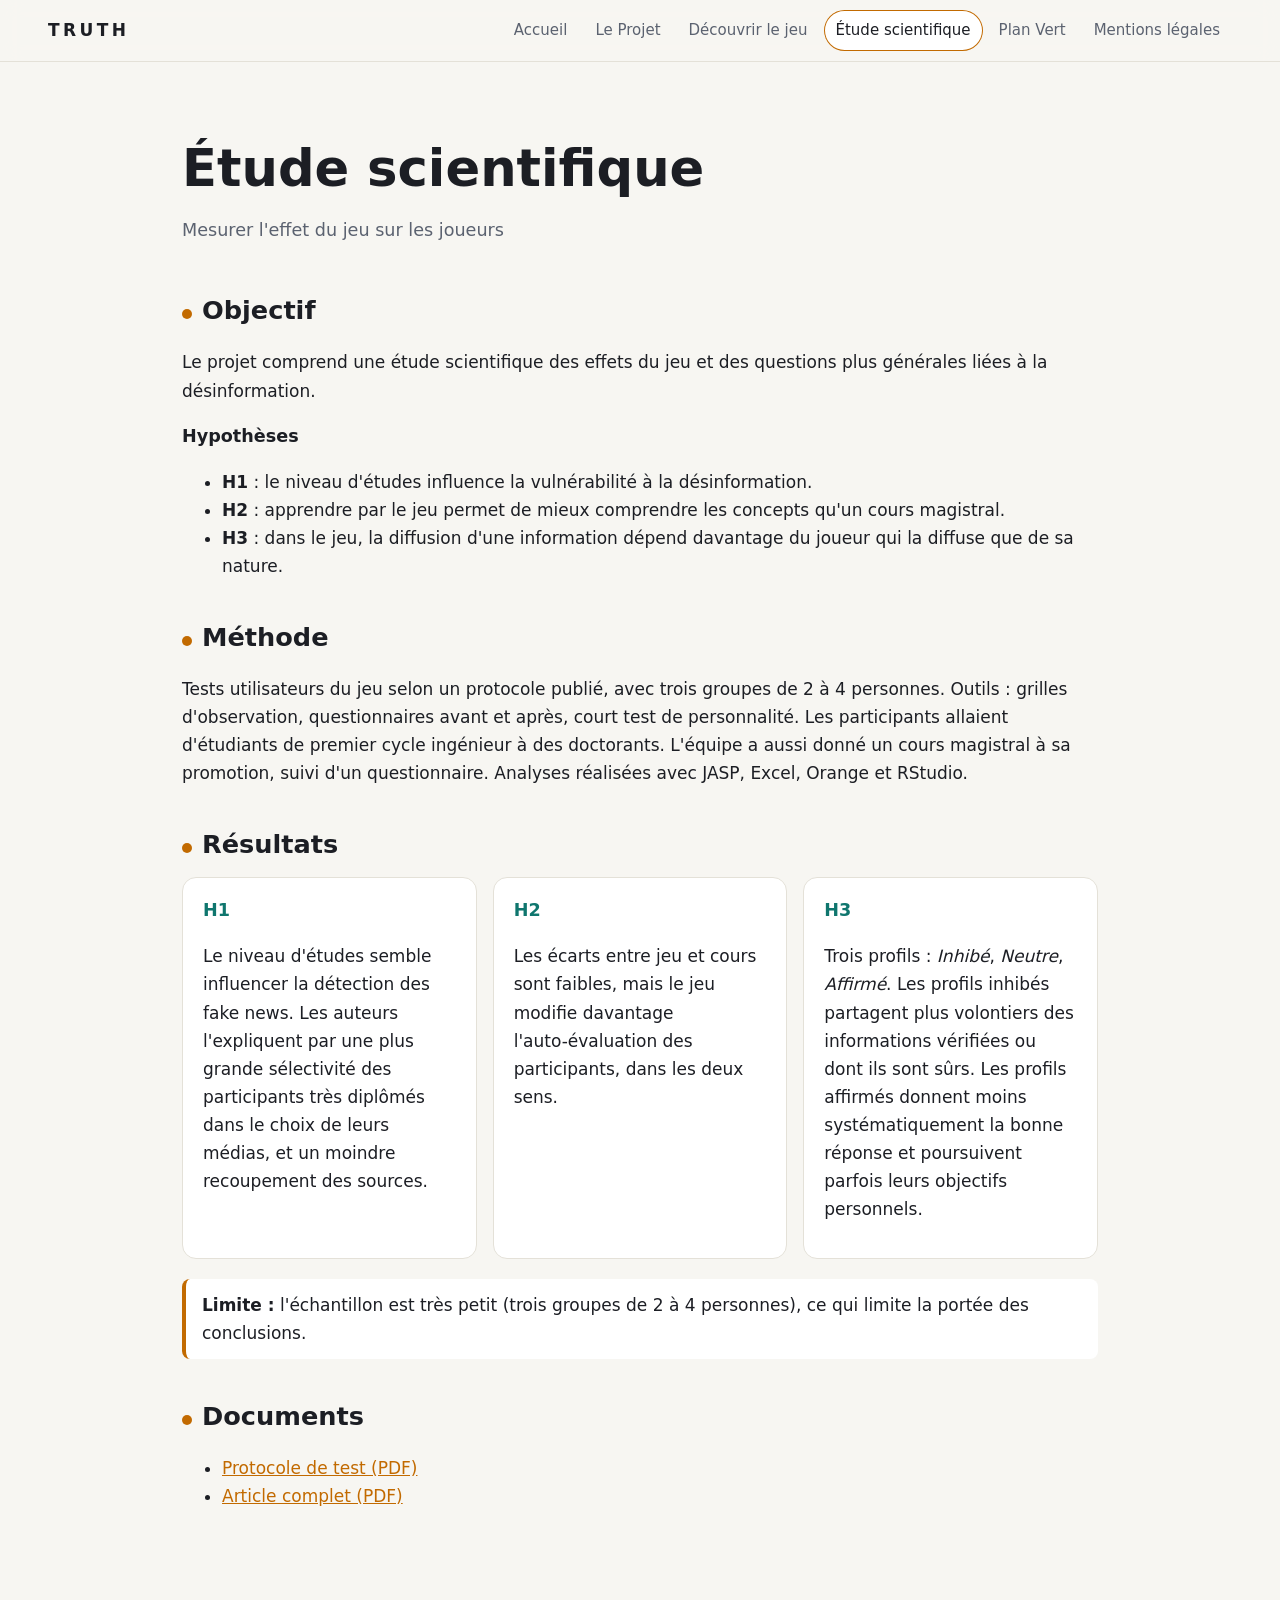
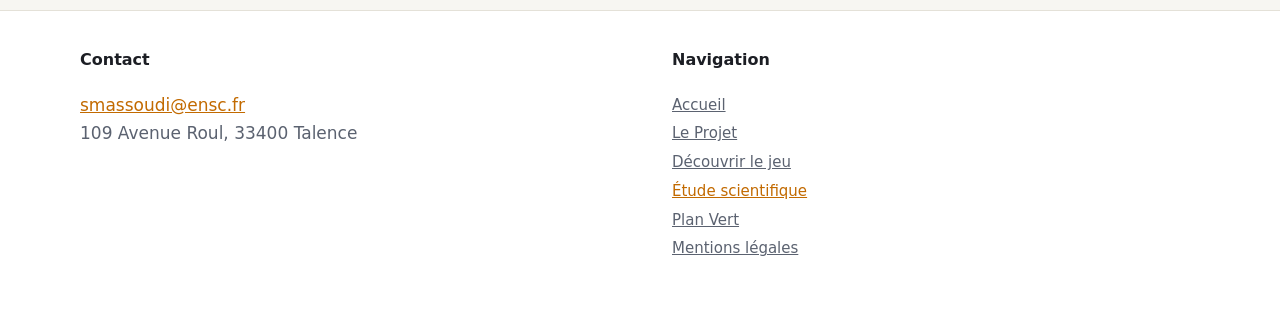
==== etude-scientifique.html @ 5a1cc6e9 "Add files via upload" ====
<!DOCTYPE html>
<html lang="fr">
<head>
<meta charset="utf-8">
<meta name="viewport" content="width=device-width, initial-scale=1">
<title>Étude scientifique | TRUTH</title>
<meta name="description" content="TRUTH : jeu de cartes sérieux contre la désinformation, projet transdisciplinaire ENSC.">
<link rel="stylesheet" href="style.css">
</head>
<body>
<a class="skip" href="#main">Aller au contenu</a>
<header class="site-header">
  <a class="brand" href="index.html"><img class="" src="assets/logo.png" data-fallback="https://static.wixstatic.com/media/da4901_5d538d2b466b424b8239852984273c10~mv2.png" alt="Logo TRUTH" loading="lazy"><span>TRUTH</span></a>
  <button class="burger" aria-label="Menu" aria-expanded="false" aria-controls="nav">☰</button>
  <nav id="nav" aria-label="Navigation principale"><a href="index.html">Accueil</a><a href="le-projet.html">Le Projet</a><a href="regle-du-jeu.html">Découvrir le jeu</a><a href="etude-scientifique.html" aria-current="page">Étude scientifique</a><a href="plan-vert.html">Plan Vert</a><a href="mentions-legales.html">Mentions légales</a></nav>
</header>

<main id="main">
<section class="page-title"><h1>Étude scientifique</h1><p>Mesurer l'effet du jeu sur les joueurs</p></section>
<section class="block"><h2>Objectif</h2>
<p>Le projet comprend une étude scientifique des effets du jeu et des questions plus générales liées à la désinformation.</p>
<h3>Hypothèses</h3>
<ul><li><strong>H1</strong> : le niveau d'études influence la vulnérabilité à la désinformation.</li>
<li><strong>H2</strong> : apprendre par le jeu permet de mieux comprendre les concepts qu'un cours magistral.</li>
<li><strong>H3</strong> : dans le jeu, la diffusion d'une information dépend davantage du joueur qui la diffuse que de sa nature.</li></ul></section>

<section class="block"><h2>Méthode</h2>
<p>Tests utilisateurs du jeu selon un protocole publié, avec trois groupes de 2 à 4 personnes. Outils : grilles
d'observation, questionnaires avant et après, court test de personnalité. Les participants allaient d'étudiants de
premier cycle ingénieur à des doctorants. L'équipe a aussi donné un cours magistral à sa promotion, suivi d'un
questionnaire. Analyses réalisées avec JASP, Excel, Orange et RStudio.</p></section>

<section class="block"><h2>Résultats</h2>
<div class="cards">
<article><h3>H1</h3><p>Le niveau d'études semble influencer la détection des fake news. Les auteurs l'expliquent par une plus grande
sélectivité des participants très diplômés dans le choix de leurs médias, et un moindre recoupement des sources.</p></article>
<article><h3>H2</h3><p>Les écarts entre jeu et cours sont faibles, mais le jeu modifie davantage l'auto-évaluation des participants,
dans les deux sens.</p></article>
<article><h3>H3</h3><p>Trois profils : <em>Inhibé</em>, <em>Neutre</em>, <em>Affirmé</em>. Les profils inhibés partagent plus volontiers
des informations vérifiées ou dont ils sont sûrs. Les profils affirmés donnent moins systématiquement la bonne réponse
et poursuivent parfois leurs objectifs personnels.</p></article></div>
<p class="note"><strong>Limite :</strong> l'échantillon est très petit (trois groupes de 2 à 4 personnes), ce qui limite la
portée des conclusions.</p></section>

<section class="block"><h2>Documents</h2>
<ul><li><a href="https://9365a65f-ff0d-4e3f-92d9-190840668cd7.filesusr.com/ugd/da4901_f97761062fd44d2bade27a2fd2b10b35.pdf" target="_blank" rel="noopener">Protocole de test (PDF)</a></li>
<li><a href="https://9365a65f-ff0d-4e3f-92d9-190840668cd7.filesusr.com/ugd/da4901_beaca6c614a449d7b70edaa3794aeec6.pdf" target="_blank" rel="noopener">Article complet (PDF)</a></li></ul></section>

</main>
<footer class="site-footer">
  <div><img class="" src="assets/logo-pied.png" data-fallback="https://static.wixstatic.com/media/da4901_9cbdce36f55e4c5288f49362bb396e1c~mv2.png" alt="Logo TRUTH" loading="lazy"></div>
  <div>
    <h2>Contact</h2>
    <p><a href="mailto:smassoudi@ensc.fr">smassoudi@ensc.fr</a><br>109 Avenue Roul, 33400 Talence</p>
  </div>
  <div>
    <h2>Navigation</h2>
    <p class="foot-links"><a href="index.html">Accueil</a><a href="le-projet.html">Le Projet</a><a href="regle-du-jeu.html">Découvrir le jeu</a><a href="etude-scientifique.html" aria-current="page">Étude scientifique</a><a href="plan-vert.html">Plan Vert</a><a href="mentions-legales.html">Mentions légales</a></p>
  </div>
</footer>
<script src="script.js"></script>
</body>
</html>
---- style.css ----
:root{
  --bg:#0f1115; --surface:#181b22; --text:#e8eaf0; --muted:#9aa3b2;
  --accent:#ffb020; --accent-2:#5eead4; --border:#272b35; --radius:14px;
}
@media (prefers-color-scheme: light){
  :root{--bg:#f7f6f2; --surface:#fff; --text:#1c1e24; --muted:#5b6270; --accent:#c26a00; --accent-2:#0f766e; --border:#e4e1d8}
}
*{box-sizing:border-box}
html{scroll-behavior:smooth}
body{margin:0;background:var(--bg);color:var(--text);font:17px/1.65 system-ui,-apple-system,"Segoe UI",Roboto,sans-serif}
img{max-width:100%;display:block}
a{color:var(--accent)}
a:hover{text-decoration:none}
.skip{position:absolute;left:-999px}
.skip:focus{left:12px;top:12px;background:var(--accent);color:#000;padding:8px 12px;border-radius:8px;z-index:20}

.site-header{position:sticky;top:0;z-index:10;display:flex;align-items:center;justify-content:space-between;gap:16px;
  padding:10px clamp(16px,4vw,48px);background:color-mix(in srgb,var(--bg) 88%,transparent);backdrop-filter:blur(10px);border-bottom:1px solid var(--border)}
.brand{display:flex;align-items:center;gap:10px;text-decoration:none;color:var(--text);font-weight:800;letter-spacing:.2em}
.brand img{height:38px;width:auto}
nav{display:flex;gap:4px;flex-wrap:wrap}
nav a{color:var(--muted);text-decoration:none;padding:8px 12px;border-radius:999px;font-size:15px}
nav a:hover,nav a[aria-current]{color:var(--text);background:var(--surface)}
nav a[aria-current]{box-shadow:inset 0 0 0 1px var(--accent)}
.burger{display:none;background:none;border:1px solid var(--border);color:var(--text);font-size:20px;border-radius:10px;padding:4px 12px;cursor:pointer}

.hero{position:relative;min-height:56vh;display:grid;place-items:center;overflow:hidden;text-align:center}
.hero-img{position:absolute;inset:0;width:100%;height:100%;object-fit:cover;opacity:.45}
.hero::after{content:"";position:absolute;inset:0;background:linear-gradient(transparent 40%,var(--bg))}
.hero-text{position:relative;z-index:1;padding:48px 20px}
.hero h1{font-size:clamp(3rem,10vw,6.5rem);letter-spacing:.25em;margin:0;line-height:1}
.hero p{font-size:1.2rem;color:var(--text);max-width:34ch;margin:16px auto 24px}

main{max-width:980px;margin:0 auto;padding:24px clamp(16px,4vw,32px) 64px}
.page-title{padding:40px 0 8px}
.page-title h1{font-size:clamp(2rem,5vw,3.2rem);margin:0}
.page-title p{color:var(--muted);margin:6px 0 0;font-size:1.1rem}
.block{margin:36px 0}
h2{font-size:1.6rem;margin:0 0 12px}
h2::before{content:"";display:inline-block;width:10px;height:10px;background:var(--accent);border-radius:50%;margin-right:10px}
h3{margin:0 0 6px;font-size:1.1rem}
.split{display:grid;grid-template-columns:1.2fr 1fr;gap:32px;align-items:center}
.rounded{border-radius:var(--radius);border:1px solid var(--border);width:100%;height:auto}
.btn{display:inline-block;background:var(--accent);color:#111;text-decoration:none;font-weight:700;padding:11px 22px;border-radius:999px;transition:transform .15s}
.btn:hover{transform:translateY(-2px)}
.btn.ghost{background:none;color:var(--accent);box-shadow:inset 0 0 0 2px var(--accent)}

.team{display:grid;grid-template-columns:repeat(auto-fit,minmax(160px,1fr));gap:20px;margin-top:20px}
.member{margin:0;text-align:center}
.avatar{width:140px;height:140px;border-radius:50%;object-fit:cover;margin:0 auto 10px;border:2px solid var(--accent)}
.member.noimg::before{content:attr(data-initials);display:grid;place-items:center;width:140px;height:140px;margin:0 auto 10px;border-radius:50%;
  background:var(--surface);border:2px solid var(--accent);font-weight:800;font-size:2rem;color:var(--accent)}
.member.noimg .avatar{display:none}
figcaption{font-weight:600}

.cards{display:grid;grid-template-columns:repeat(auto-fit,minmax(240px,1fr));gap:16px}
.cards article,.steps li{background:var(--surface);border:1px solid var(--border);border-radius:var(--radius);padding:18px 20px}
.cards h3{color:var(--accent-2)}
.steps{list-style:none;padding:0;display:grid;gap:14px;counter-reset:s}
.steps li{counter-increment:s;position:relative;padding-left:64px}
.steps li::before{content:counter(s);position:absolute;left:18px;top:16px;width:32px;height:32px;border-radius:50%;background:var(--accent);color:#111;display:grid;place-items:center;font-weight:800}
.cols{columns:2;gap:32px}
.note{background:var(--surface);border-left:4px solid var(--accent);padding:12px 16px;border-radius:8px;margin-top:20px}

.site-footer{display:grid;grid-template-columns:auto 1fr 1fr;gap:32px;padding:36px clamp(16px,4vw,48px);border-top:1px solid var(--border);background:var(--surface);color:var(--muted)}
.site-footer img{height:64px;width:auto}
.site-footer h2{font-size:1rem;color:var(--text)}
.site-footer h2::before{display:none}
.foot-links{display:flex;flex-direction:column}
.foot-links a{padding:2px 0;font-size:15px;background:none;color:var(--muted)}
.foot-links a[aria-current]{box-shadow:none;color:var(--accent)}

@media (max-width:760px){
  .burger{display:block}
  nav{display:none;position:absolute;top:100%;left:0;right:0;flex-direction:column;background:var(--bg);padding:12px 16px;border-bottom:1px solid var(--border)}
  nav.open{display:flex}
  .split{grid-template-columns:1fr}
  .cols{columns:1}
  .site-footer{grid-template-columns:1fr}
}
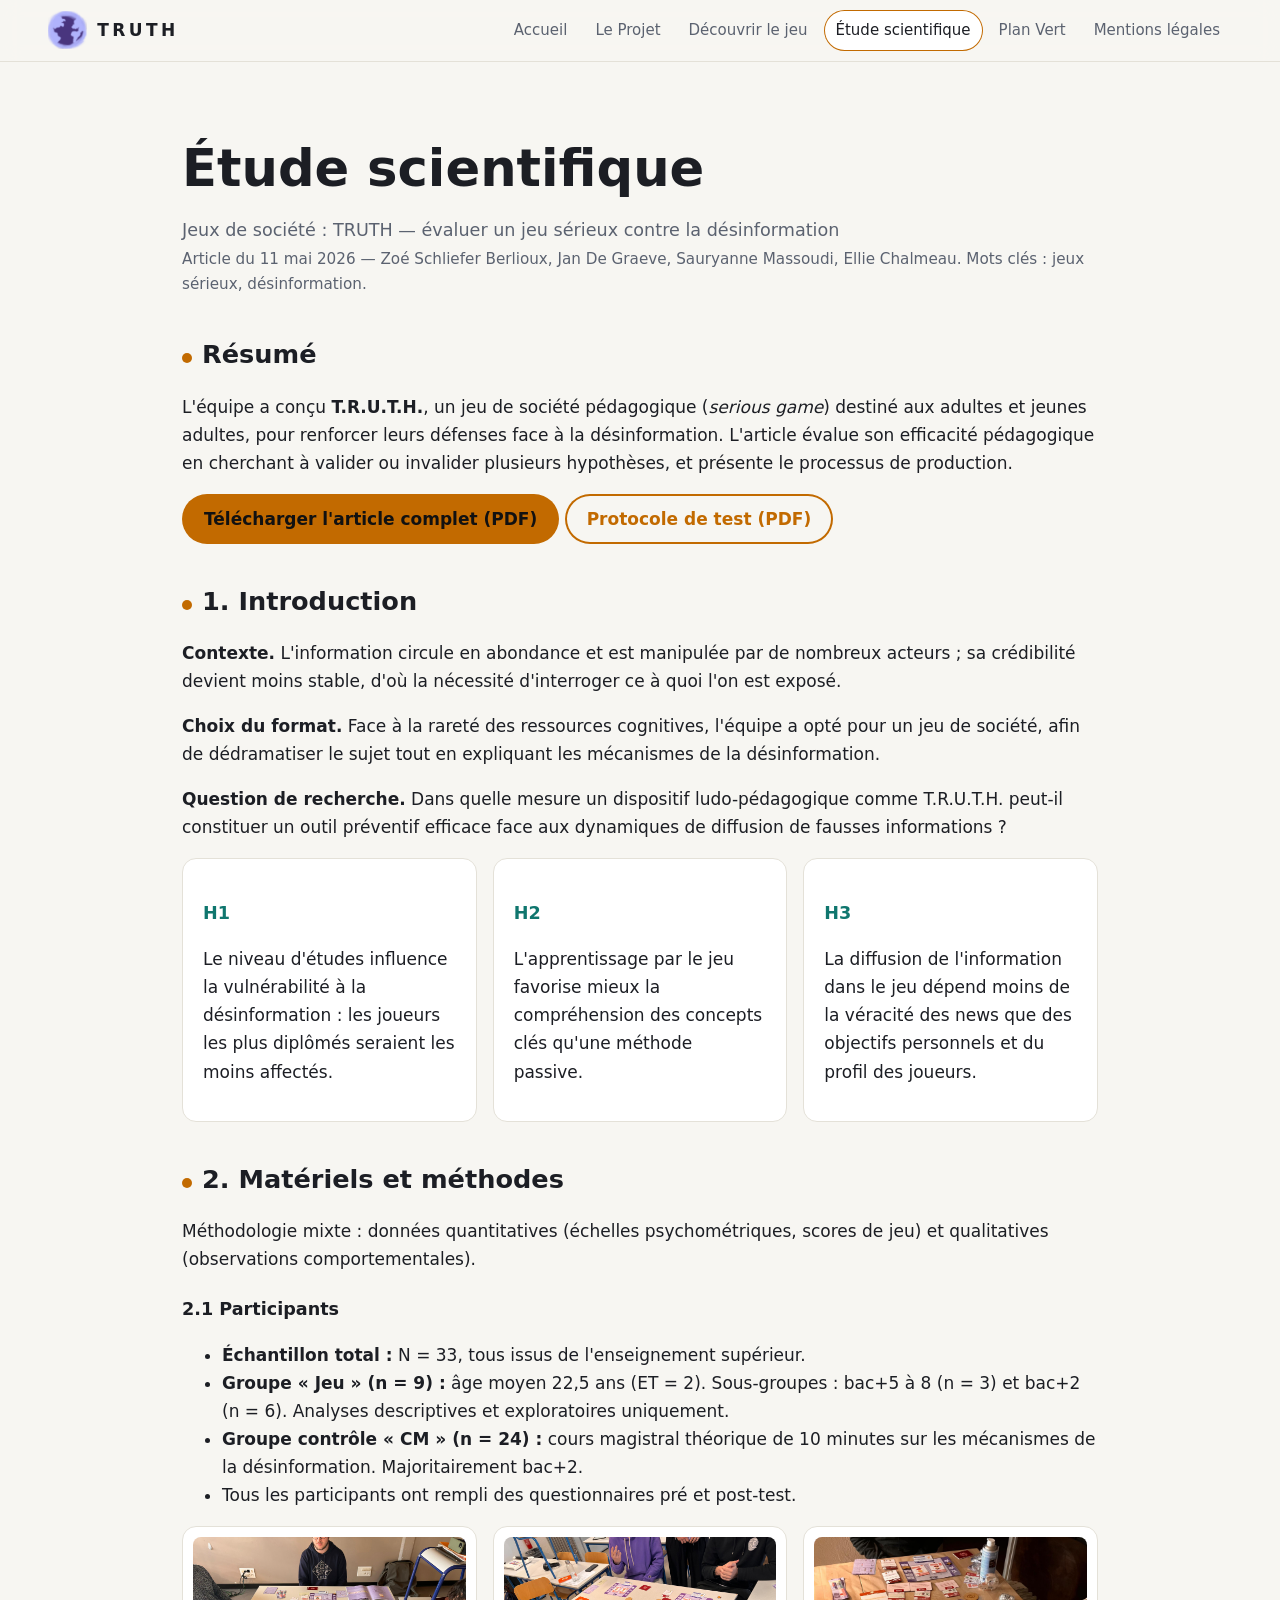
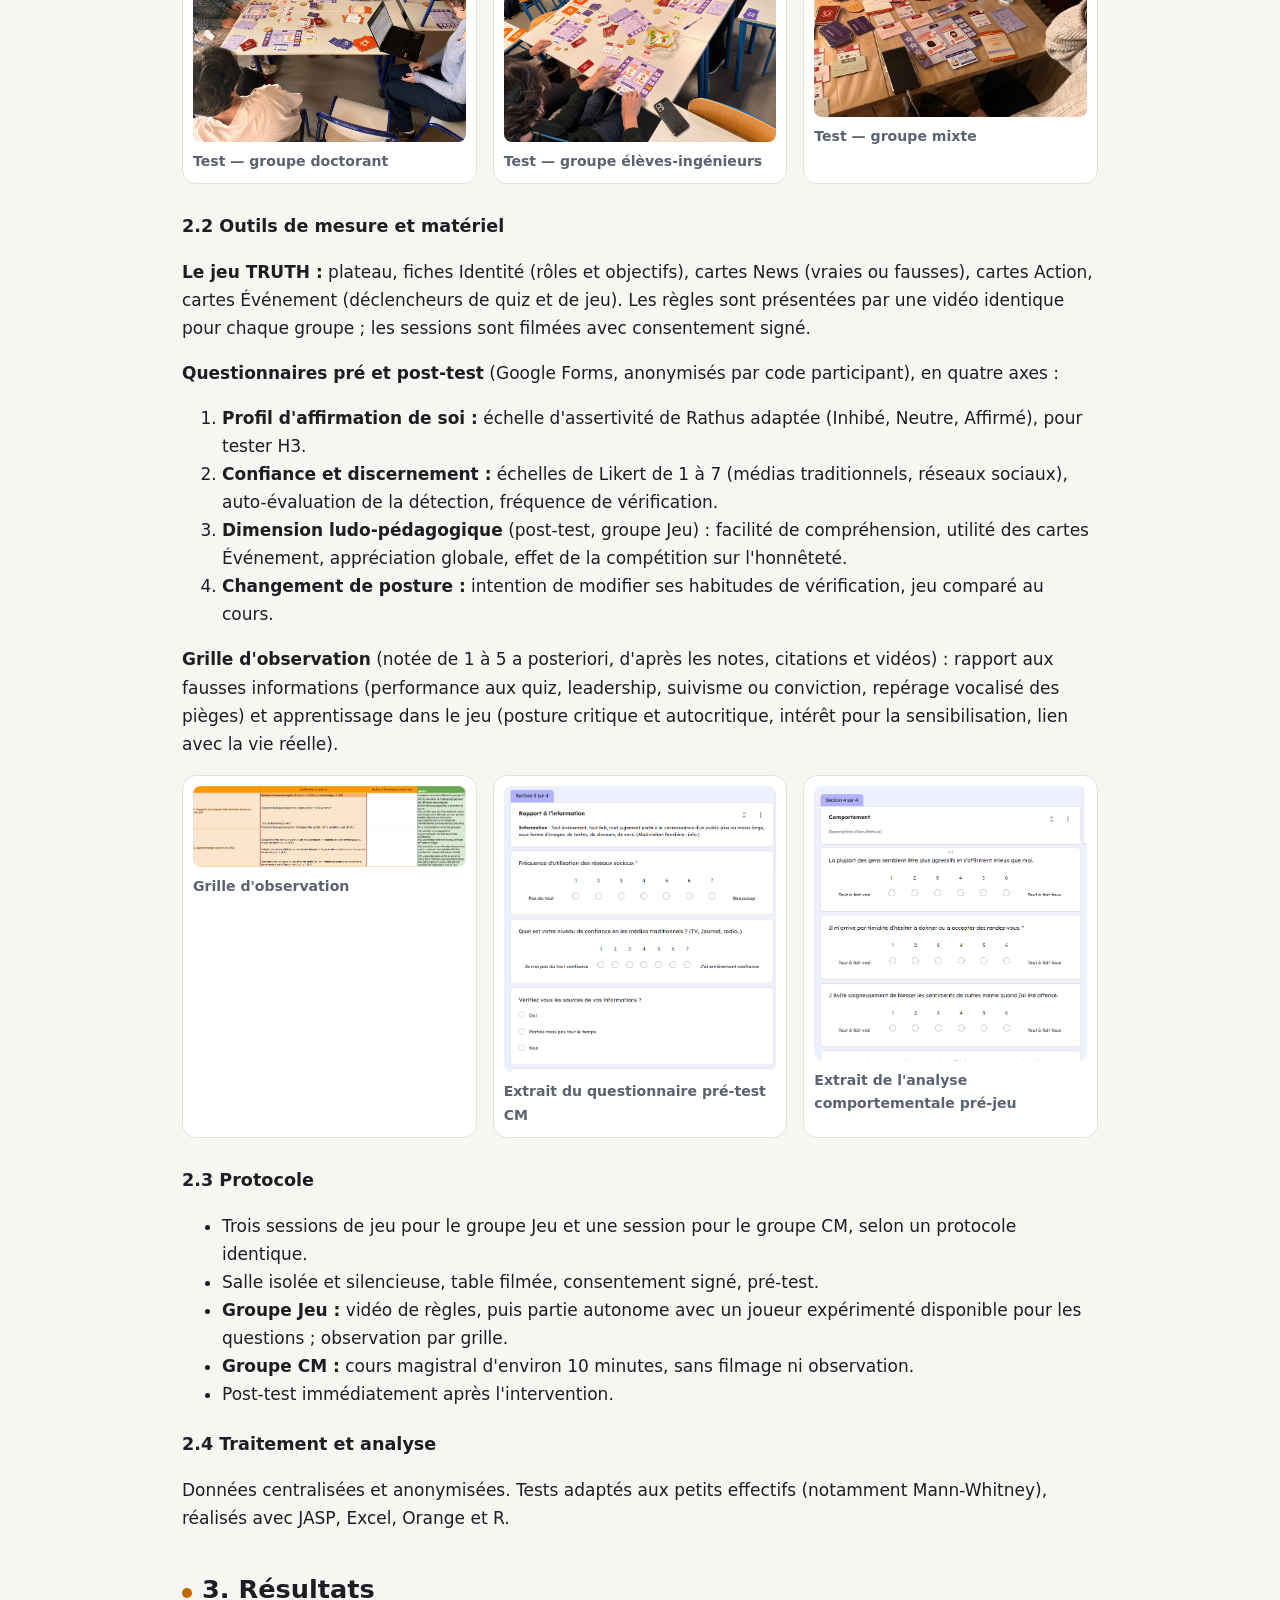
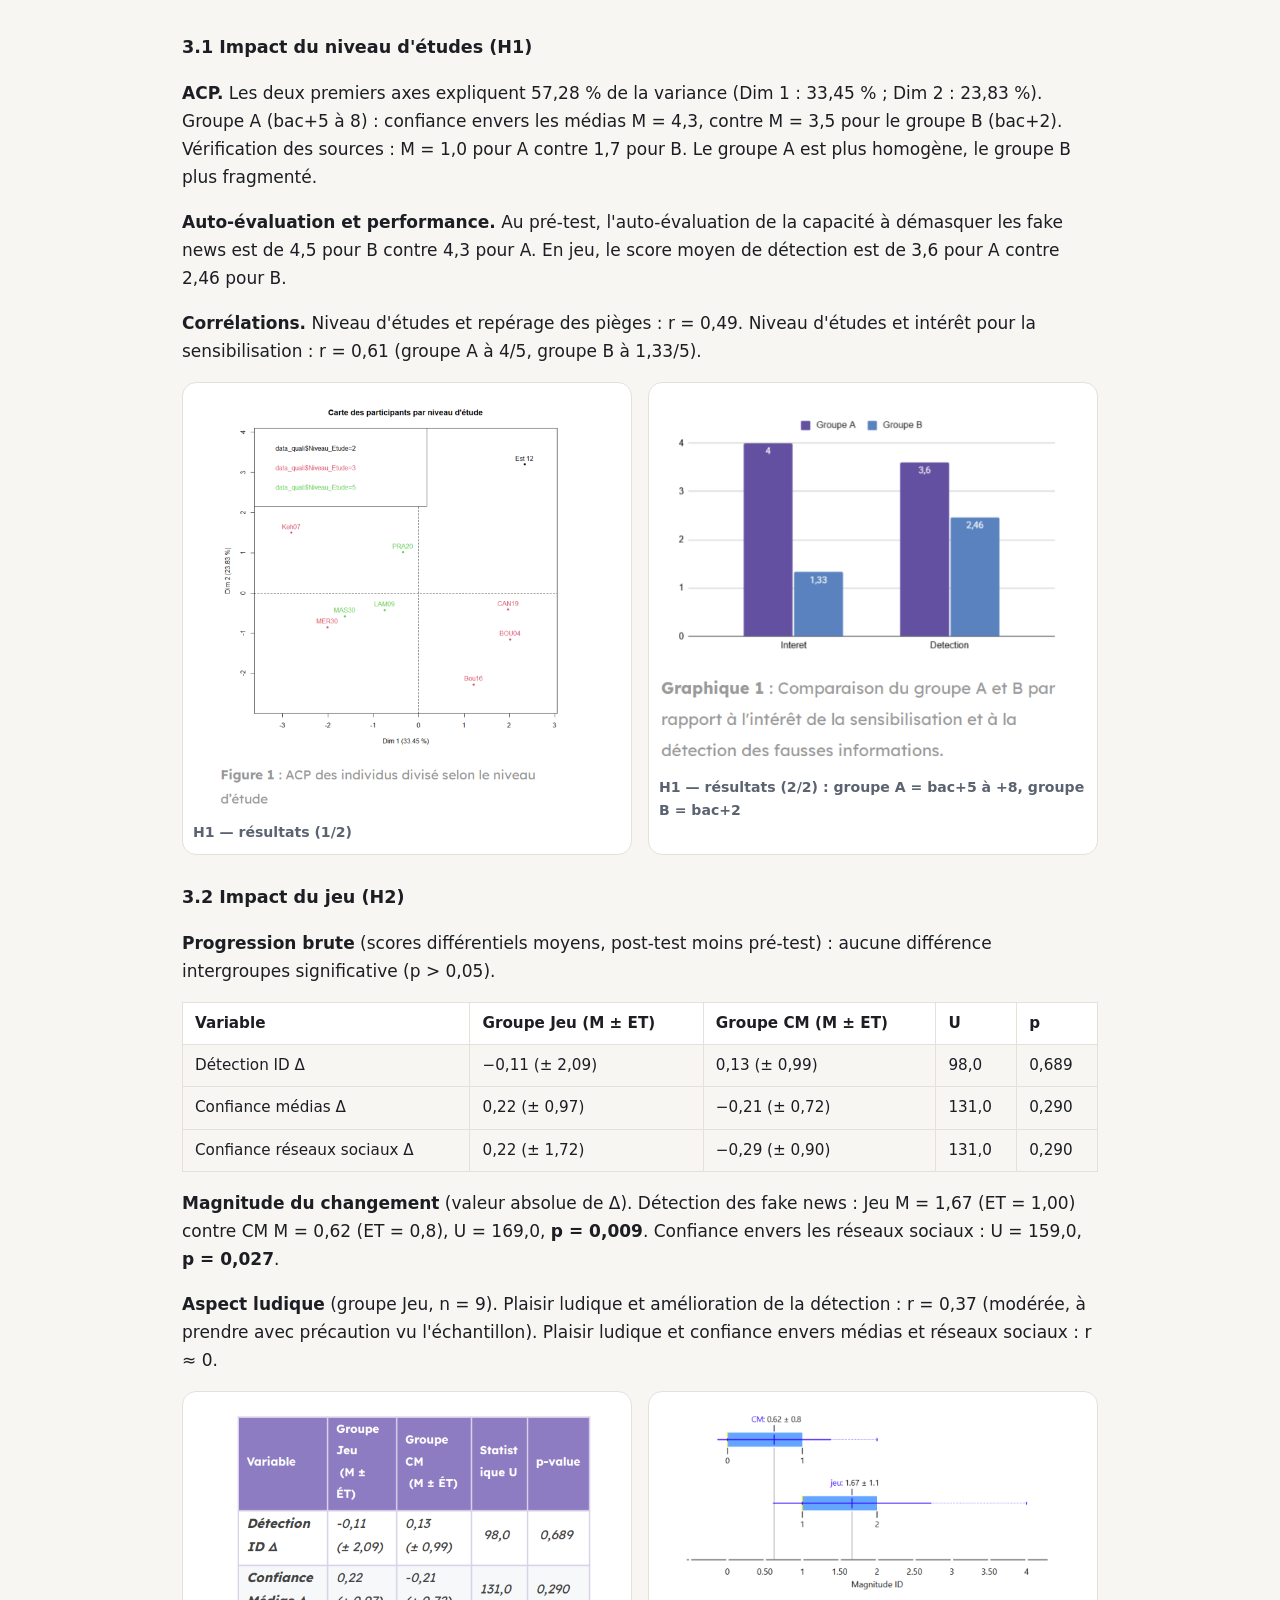
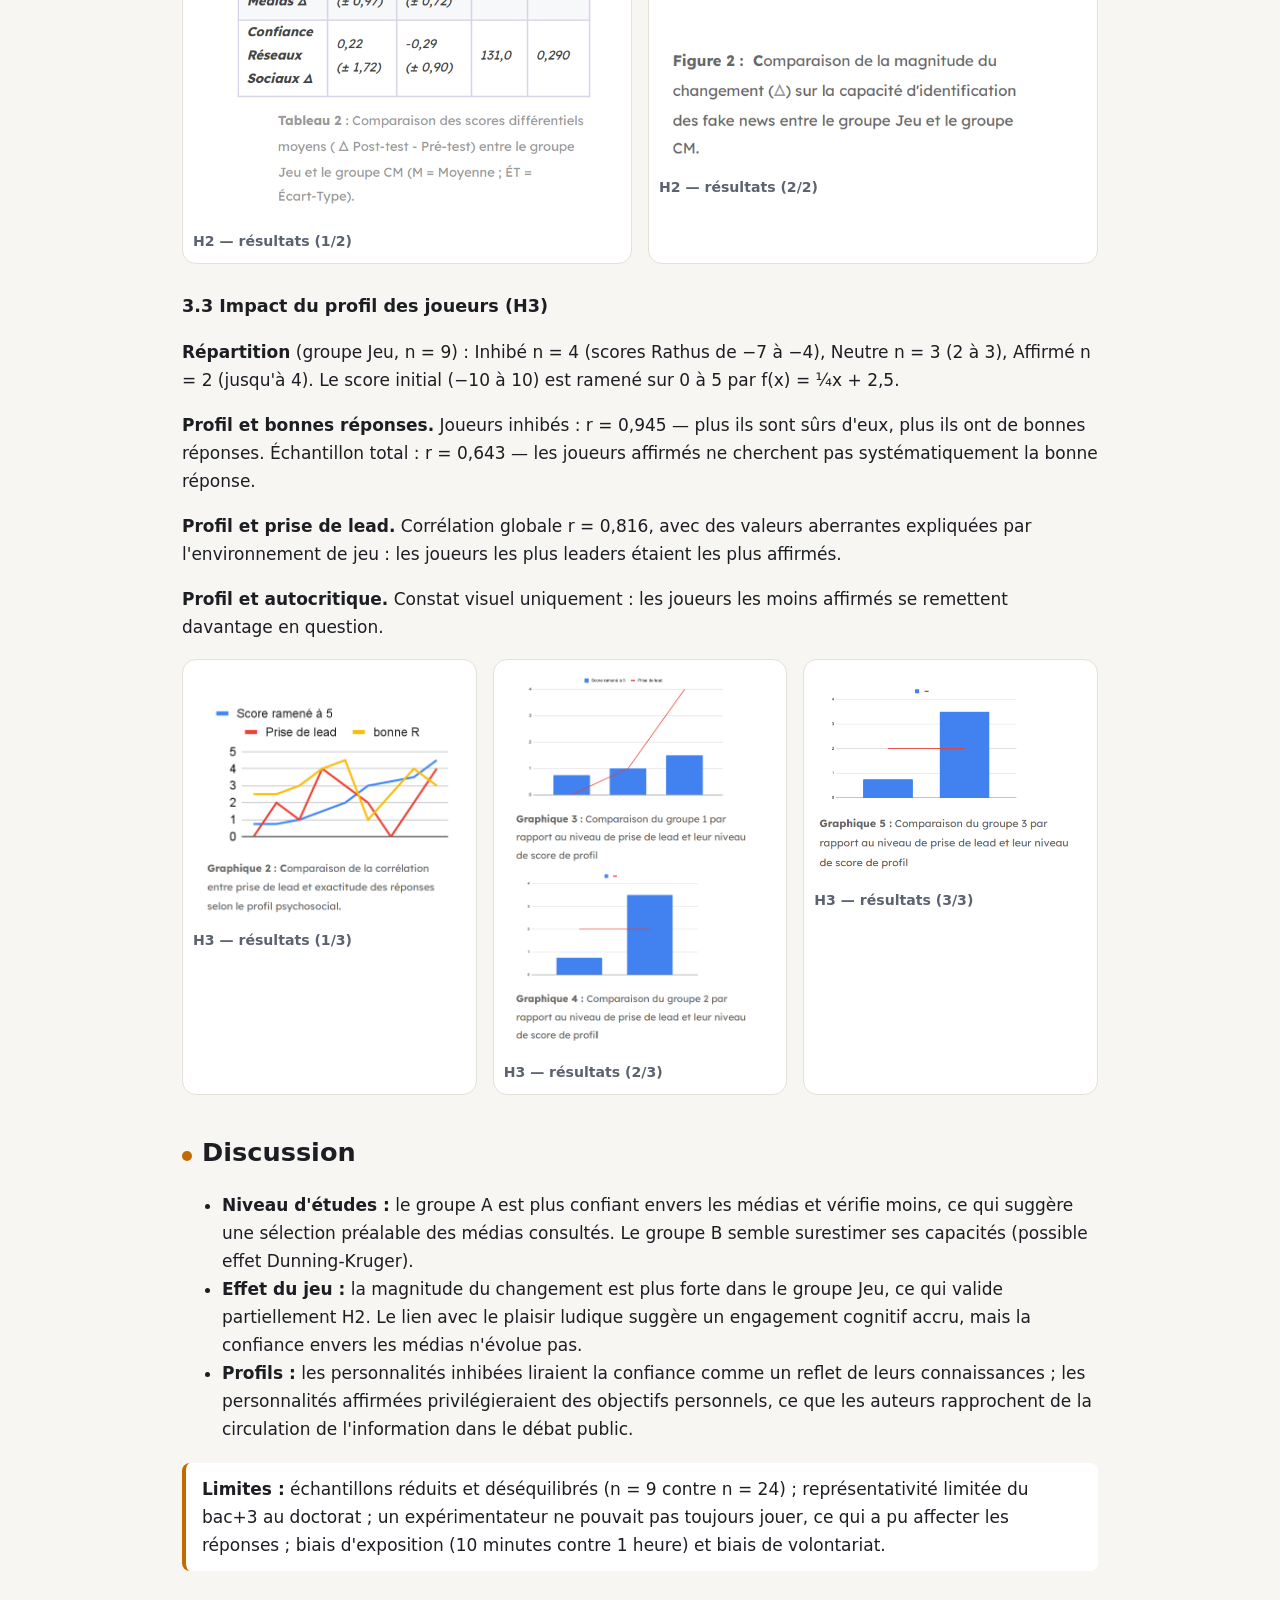
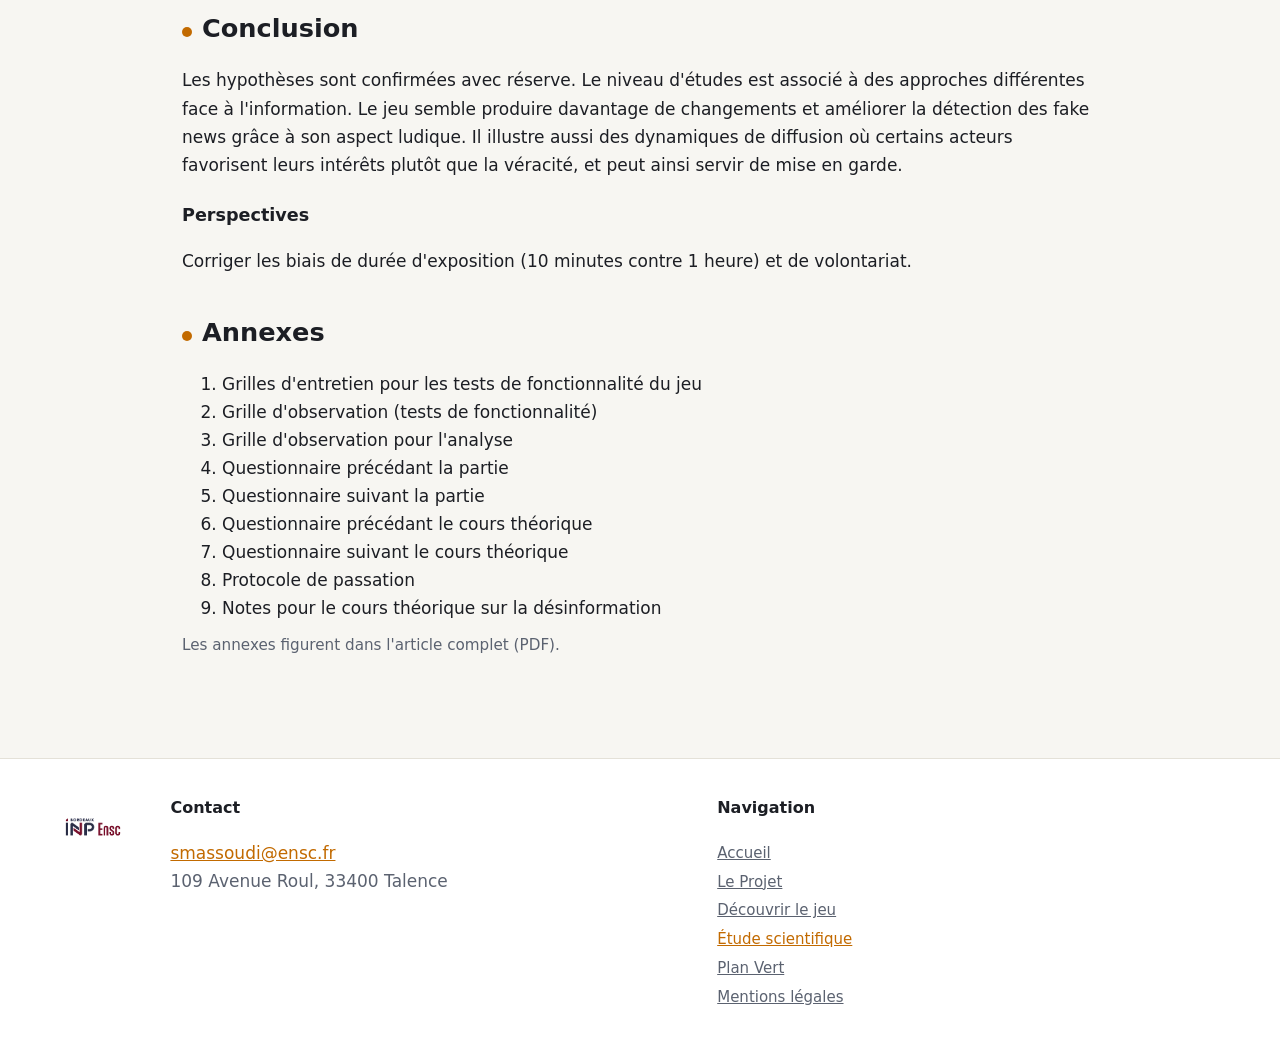
==== commit 68abbd42: "Add files via upload" ====
--- a/etude-scientifique.html
+++ b/etude-scientifique.html
@@ -16,35 +16,130 @@
 </header>
 
 <main id="main">
-<section class="page-title"><h1>Étude scientifique</h1><p>Mesurer l'effet du jeu sur les joueurs</p></section>
-<section class="block"><h2>Objectif</h2>
-<p>Le projet comprend une étude scientifique des effets du jeu et des questions plus générales liées à la désinformation.</p>
-<h3>Hypothèses</h3>
-<ul><li><strong>H1</strong> : le niveau d'études influence la vulnérabilité à la désinformation.</li>
-<li><strong>H2</strong> : apprendre par le jeu permet de mieux comprendre les concepts qu'un cours magistral.</li>
-<li><strong>H3</strong> : dans le jeu, la diffusion d'une information dépend davantage du joueur qui la diffuse que de sa nature.</li></ul></section>
+<section class="page-title"><h1>Étude scientifique</h1><p>Jeux de société : TRUTH — évaluer un jeu sérieux contre la désinformation</p></section>
+<p class="muted">Article du 11 mai 2026 — Zoé Schliefer Berlioux, Jan De Graeve, Sauryanne Massoudi, Ellie Chalmeau.
+Mots clés : jeux sérieux, désinformation.</p>
 
-<section class="block"><h2>Méthode</h2>
-<p>Tests utilisateurs du jeu selon un protocole publié, avec trois groupes de 2 à 4 personnes. Outils : grilles
-d'observation, questionnaires avant et après, court test de personnalité. Les participants allaient d'étudiants de
-premier cycle ingénieur à des doctorants. L'équipe a aussi donné un cours magistral à sa promotion, suivi d'un
-questionnaire. Analyses réalisées avec JASP, Excel, Orange et RStudio.</p></section>
+<section class="block"><h2>Résumé</h2>
+<p>L'équipe a conçu <strong>T.R.U.T.H.</strong>, un jeu de société pédagogique (<em>serious game</em>) destiné aux adultes et
+jeunes adultes, pour renforcer leurs défenses face à la désinformation. L'article évalue son efficacité pédagogique en
+cherchant à valider ou invalider plusieurs hypothèses, et présente le processus de production.</p>
+<p><a class="btn" href="https://9365a65f-ff0d-4e3f-92d9-190840668cd7.filesusr.com/ugd/da4901_beaca6c614a449d7b70edaa3794aeec6.pdf" target="_blank" rel="noopener">Télécharger l'article complet (PDF)</a>
+<a class="btn ghost" href="https://9365a65f-ff0d-4e3f-92d9-190840668cd7.filesusr.com/ugd/da4901_f97761062fd44d2bade27a2fd2b10b35.pdf" target="_blank" rel="noopener">Protocole de test (PDF)</a></p></section>
 
-<section class="block"><h2>Résultats</h2>
+<section class="block"><h2>1. Introduction</h2>
+<p><strong>Contexte.</strong> L'information circule en abondance et est manipulée par de nombreux acteurs ; sa crédibilité
+devient moins stable, d'où la nécessité d'interroger ce à quoi l'on est exposé.</p>
+<p><strong>Choix du format.</strong> Face à la rareté des ressources cognitives, l'équipe a opté pour un jeu de société, afin de
+dédramatiser le sujet tout en expliquant les mécanismes de la désinformation.</p>
+<p><strong>Question de recherche.</strong> Dans quelle mesure un dispositif ludo-pédagogique comme T.R.U.T.H. peut-il constituer un
+outil préventif efficace face aux dynamiques de diffusion de fausses informations ?</p>
 <div class="cards">
-<article><h3>H1</h3><p>Le niveau d'études semble influencer la détection des fake news. Les auteurs l'expliquent par une plus grande
-sélectivité des participants très diplômés dans le choix de leurs médias, et un moindre recoupement des sources.</p></article>
-<article><h3>H2</h3><p>Les écarts entre jeu et cours sont faibles, mais le jeu modifie davantage l'auto-évaluation des participants,
-dans les deux sens.</p></article>
-<article><h3>H3</h3><p>Trois profils : <em>Inhibé</em>, <em>Neutre</em>, <em>Affirmé</em>. Les profils inhibés partagent plus volontiers
-des informations vérifiées ou dont ils sont sûrs. Les profils affirmés donnent moins systématiquement la bonne réponse
-et poursuivent parfois leurs objectifs personnels.</p></article></div>
-<p class="note"><strong>Limite :</strong> l'échantillon est très petit (trois groupes de 2 à 4 personnes), ce qui limite la
-portée des conclusions.</p></section>
+<article><h3>H1</h3><p>Le niveau d'études influence la vulnérabilité à la désinformation : les joueurs les plus diplômés seraient les moins affectés.</p></article>
+<article><h3>H2</h3><p>L'apprentissage par le jeu favorise mieux la compréhension des concepts clés qu'une méthode passive.</p></article>
+<article><h3>H3</h3><p>La diffusion de l'information dans le jeu dépend moins de la véracité des news que des objectifs personnels et du profil des joueurs.</p></article></div></section>
 
-<section class="block"><h2>Documents</h2>
-<ul><li><a href="https://9365a65f-ff0d-4e3f-92d9-190840668cd7.filesusr.com/ugd/da4901_f97761062fd44d2bade27a2fd2b10b35.pdf" target="_blank" rel="noopener">Protocole de test (PDF)</a></li>
-<li><a href="https://9365a65f-ff0d-4e3f-92d9-190840668cd7.filesusr.com/ugd/da4901_beaca6c614a449d7b70edaa3794aeec6.pdf" target="_blank" rel="noopener">Article complet (PDF)</a></li></ul></section>
+<section class="block"><h2>2. Matériels et méthodes</h2>
+<p>Méthodologie mixte : données quantitatives (échelles psychométriques, scores de jeu) et qualitatives (observations comportementales).</p>
+
+<h3>2.1 Participants</h3>
+<ul><li><strong>Échantillon total :</strong> N = 33, tous issus de l'enseignement supérieur.</li>
+<li><strong>Groupe « Jeu » (n = 9) :</strong> âge moyen 22,5 ans (ET = 2). Sous-groupes : bac+5 à 8 (n = 3) et bac+2 (n = 6).
+Analyses descriptives et exploratoires uniquement.</li>
+<li><strong>Groupe contrôle « CM » (n = 24) :</strong> cours magistral théorique de 10 minutes sur les mécanismes de la
+désinformation. Majoritairement bac+2.</li>
+<li>Tous les participants ont rempli des questionnaires pré et post-test.</li></ul>
+<div class="figs"><figure><img class="zoom" src="assets/etude-test-doctorants.jpg" data-fallback="https://static.wixstatic.com/media/da4901_fb38654ba90c4e23ae1c239c5e5a48d4~mv2.jpeg" alt="Test — groupe doctorant" loading="lazy"><figcaption>Test — groupe doctorant</figcaption></figure><figure><img class="zoom" src="assets/etude-test-ingenieurs.jpg" data-fallback="https://static.wixstatic.com/media/da4901_5884af05a86143cfb0868a34cc54eff6~mv2.jpeg" alt="Test — groupe élèves-ingénieurs" loading="lazy"><figcaption>Test — groupe élèves-ingénieurs</figcaption></figure><figure><img class="zoom" src="assets/etude-test-mixte.jpg" data-fallback="https://static.wixstatic.com/media/80a5fd_8128b344673f46bead6c4b63ea70de3d~mv2.jpeg" alt="Test — groupe mixte" loading="lazy"><figcaption>Test — groupe mixte</figcaption></figure></div>
+
+<h3>2.2 Outils de mesure et matériel</h3>
+<p><strong>Le jeu TRUTH :</strong> plateau, fiches Identité (rôles et objectifs), cartes News (vraies ou fausses), cartes Action,
+cartes Événement (déclencheurs de quiz et de jeu). Les règles sont présentées par une vidéo identique pour chaque groupe ;
+les sessions sont filmées avec consentement signé.</p>
+<p><strong>Questionnaires pré et post-test</strong> (Google Forms, anonymisés par code participant), en quatre axes :</p>
+<ol><li><strong>Profil d'affirmation de soi :</strong> échelle d'assertivité de Rathus adaptée (Inhibé, Neutre, Affirmé), pour tester H3.</li>
+<li><strong>Confiance et discernement :</strong> échelles de Likert de 1 à 7 (médias traditionnels, réseaux sociaux), auto-évaluation de la détection, fréquence de vérification.</li>
+<li><strong>Dimension ludo-pédagogique</strong> (post-test, groupe Jeu) : facilité de compréhension, utilité des cartes Événement, appréciation globale, effet de la compétition sur l'honnêteté.</li>
+<li><strong>Changement de posture :</strong> intention de modifier ses habitudes de vérification, jeu comparé au cours.</li></ol>
+<p><strong>Grille d'observation</strong> (notée de 1 à 5 a posteriori, d'après les notes, citations et vidéos) :
+rapport aux fausses informations (performance aux quiz, leadership, suivisme ou conviction, repérage vocalisé des pièges)
+et apprentissage dans le jeu (posture critique et autocritique, intérêt pour la sensibilisation, lien avec la vie réelle).</p>
+<div class="figs"><figure><img class="zoom" src="assets/etude-grille-observation.png" data-fallback="https://static.wixstatic.com/media/da4901_b4dcc58b74f8482b96cdc8315109f6fc~mv2.png" alt="Grille d'observation" loading="lazy"><figcaption>Grille d'observation</figcaption></figure><figure><img class="zoom" src="assets/etude-questionnaire-pretest.png" data-fallback="https://static.wixstatic.com/media/da4901_a3b78f8f99e142e7b0db40b619c83ffb~mv2.png" alt="Extrait du questionnaire pré-test CM" loading="lazy"><figcaption>Extrait du questionnaire pré-test CM</figcaption></figure><figure><img class="zoom" src="assets/etude-analyse-comportementale.png" data-fallback="https://static.wixstatic.com/media/da4901_eabe1b3669924f7091af40db1ce79ef0~mv2.png" alt="Extrait de l'analyse comportementale pré-jeu" loading="lazy"><figcaption>Extrait de l'analyse comportementale pré-jeu</figcaption></figure></div>
+
+<h3>2.3 Protocole</h3>
+<ul><li>Trois sessions de jeu pour le groupe Jeu et une session pour le groupe CM, selon un protocole identique.</li>
+<li>Salle isolée et silencieuse, table filmée, consentement signé, pré-test.</li>
+<li><strong>Groupe Jeu :</strong> vidéo de règles, puis partie autonome avec un joueur expérimenté disponible pour les questions ; observation par grille.</li>
+<li><strong>Groupe CM :</strong> cours magistral d'environ 10 minutes, sans filmage ni observation.</li>
+<li>Post-test immédiatement après l'intervention.</li></ul>
+
+<h3>2.4 Traitement et analyse</h3>
+<p>Données centralisées et anonymisées. Tests adaptés aux petits effectifs (notamment Mann-Whitney), réalisés avec JASP, Excel, Orange et R.</p></section>
+
+<section class="block"><h2>3. Résultats</h2>
+
+<h3>3.1 Impact du niveau d'études (H1)</h3>
+<p><strong>ACP.</strong> Les deux premiers axes expliquent 57,28 % de la variance (Dim 1 : 33,45 % ; Dim 2 : 23,83 %).
+Groupe A (bac+5 à 8) : confiance envers les médias M = 4,3, contre M = 3,5 pour le groupe B (bac+2). Vérification des sources :
+M = 1,0 pour A contre 1,7 pour B. Le groupe A est plus homogène, le groupe B plus fragmenté.</p>
+<p><strong>Auto-évaluation et performance.</strong> Au pré-test, l'auto-évaluation de la capacité à démasquer les fake news est de
+4,5 pour B contre 4,3 pour A. En jeu, le score moyen de détection est de 3,6 pour A contre 2,46 pour B.</p>
+<p><strong>Corrélations.</strong> Niveau d'études et repérage des pièges : r = 0,49. Niveau d'études et intérêt pour la
+sensibilisation : r = 0,61 (groupe A à 4/5, groupe B à 1,33/5).</p>
+<div class="figs"><figure><img class="zoom" src="assets/etude-h1-1.png" data-fallback="https://static.wixstatic.com/media/da4901_22c01500ca9a4b4b8aae84d8323de0b2~mv2.png" alt="H1 — résultats (1/2)" loading="lazy"><figcaption>H1 — résultats (1/2)</figcaption></figure><figure><img class="zoom" src="assets/etude-h1-2.png" data-fallback="https://static.wixstatic.com/media/da4901_14c2f34771374fd98f77c29087e0a078~mv2.png" alt="H1 — résultats (2/2) : groupe A = bac+5 à +8, groupe B = bac+2" loading="lazy"><figcaption>H1 — résultats (2/2) : groupe A = bac+5 à +8, groupe B = bac+2</figcaption></figure></div>
+
+<h3>3.2 Impact du jeu (H2)</h3>
+<p><strong>Progression brute</strong> (scores différentiels moyens, post-test moins pré-test) : aucune différence intergroupes
+significative (p &gt; 0,05).</p>
+<div class="table-wrap"><table>
+<thead><tr><th>Variable</th><th>Groupe Jeu (M ± ET)</th><th>Groupe CM (M ± ET)</th><th>U</th><th>p</th></tr></thead>
+<tbody>
+<tr><td>Détection ID Δ</td><td>−0,11 (± 2,09)</td><td>0,13 (± 0,99)</td><td>98,0</td><td>0,689</td></tr>
+<tr><td>Confiance médias Δ</td><td>0,22 (± 0,97)</td><td>−0,21 (± 0,72)</td><td>131,0</td><td>0,290</td></tr>
+<tr><td>Confiance réseaux sociaux Δ</td><td>0,22 (± 1,72)</td><td>−0,29 (± 0,90)</td><td>131,0</td><td>0,290</td></tr>
+</tbody></table></div>
+<p><strong>Magnitude du changement</strong> (valeur absolue de Δ). Détection des fake news : Jeu M = 1,67 (ET = 1,00) contre CM
+M = 0,62 (ET = 0,8), U = 169,0, <strong>p = 0,009</strong>. Confiance envers les réseaux sociaux : U = 159,0, <strong>p = 0,027</strong>.</p>
+<p><strong>Aspect ludique</strong> (groupe Jeu, n = 9). Plaisir ludique et amélioration de la détection : r = 0,37 (modérée, à
+prendre avec précaution vu l'échantillon). Plaisir ludique et confiance envers médias et réseaux sociaux : r ≈ 0.</p>
+<div class="figs"><figure><img class="zoom" src="assets/etude-h2-1.png" data-fallback="https://static.wixstatic.com/media/da4901_ca5fb5b5ae6245d280a530f30071b097~mv2.png" alt="H2 — résultats (1/2)" loading="lazy"><figcaption>H2 — résultats (1/2)</figcaption></figure><figure><img class="zoom" src="assets/etude-h2-2.png" data-fallback="https://static.wixstatic.com/media/da4901_fed7c11581274ec08d617521e5d73e1f~mv2.png" alt="H2 — résultats (2/2)" loading="lazy"><figcaption>H2 — résultats (2/2)</figcaption></figure></div>
+
+<h3>3.3 Impact du profil des joueurs (H3)</h3>
+<p><strong>Répartition</strong> (groupe Jeu, n = 9) : Inhibé n = 4 (scores Rathus de −7 à −4), Neutre n = 3 (2 à 3), Affirmé n = 2
+(jusqu'à 4). Le score initial (−10 à 10) est ramené sur 0 à 5 par f(x) = ¼x + 2,5.</p>
+<p><strong>Profil et bonnes réponses.</strong> Joueurs inhibés : r = 0,945 — plus ils sont sûrs d'eux, plus ils ont de bonnes
+réponses. Échantillon total : r = 0,643 — les joueurs affirmés ne cherchent pas systématiquement la bonne réponse.</p>
+<p><strong>Profil et prise de lead.</strong> Corrélation globale r = 0,816, avec des valeurs aberrantes expliquées par
+l'environnement de jeu : les joueurs les plus leaders étaient les plus affirmés.</p>
+<p><strong>Profil et autocritique.</strong> Constat visuel uniquement : les joueurs les moins affirmés se remettent davantage en question.</p>
+<div class="figs"><figure><img class="zoom" src="assets/etude-h3-1.png" data-fallback="https://static.wixstatic.com/media/da4901_52f7d915e67946b6862444ea0d3f64d0~mv2.png" alt="H3 — résultats (1/3)" loading="lazy"><figcaption>H3 — résultats (1/3)</figcaption></figure><figure><img class="zoom" src="assets/etude-h3-2.png" data-fallback="https://static.wixstatic.com/media/da4901_4d01577218f24b449ec1f284cf58bec6~mv2.png" alt="H3 — résultats (2/3)" loading="lazy"><figcaption>H3 — résultats (2/3)</figcaption></figure><figure><img class="zoom" src="assets/etude-h3-3.png" data-fallback="https://static.wixstatic.com/media/da4901_b08b91cf3ac54b759fbba2d319ba2b76~mv2.png" alt="H3 — résultats (3/3)" loading="lazy"><figcaption>H3 — résultats (3/3)</figcaption></figure></div>
+</section>
+
+<section class="block"><h2>Discussion</h2>
+<ul><li><strong>Niveau d'études :</strong> le groupe A est plus confiant envers les médias et vérifie moins, ce qui suggère une
+sélection préalable des médias consultés. Le groupe B semble surestimer ses capacités (possible effet Dunning-Kruger).</li>
+<li><strong>Effet du jeu :</strong> la magnitude du changement est plus forte dans le groupe Jeu, ce qui valide partiellement H2.
+Le lien avec le plaisir ludique suggère un engagement cognitif accru, mais la confiance envers les médias n'évolue pas.</li>
+<li><strong>Profils :</strong> les personnalités inhibées liraient la confiance comme un reflet de leurs connaissances ; les
+personnalités affirmées privilégieraient des objectifs personnels, ce que les auteurs rapprochent de la circulation de
+l'information dans le débat public.</li></ul>
+<p class="note"><strong>Limites :</strong> échantillons réduits et déséquilibrés (n = 9 contre n = 24) ; représentativité limitée
+du bac+3 au doctorat ; un expérimentateur ne pouvait pas toujours jouer, ce qui a pu affecter les réponses ; biais
+d'exposition (10 minutes contre 1 heure) et biais de volontariat.</p></section>
+
+<section class="block"><h2>Conclusion</h2>
+<p>Les hypothèses sont confirmées avec réserve. Le niveau d'études est associé à des approches différentes face à
+l'information. Le jeu semble produire davantage de changements et améliorer la détection des fake news grâce à son aspect
+ludique. Il illustre aussi des dynamiques de diffusion où certains acteurs favorisent leurs intérêts plutôt que la véracité,
+et peut ainsi servir de mise en garde.</p>
+<h3>Perspectives</h3>
+<p>Corriger les biais de durée d'exposition (10 minutes contre 1 heure) et de volontariat.</p></section>
+
+<section class="block"><h2>Annexes</h2>
+<ol><li>Grilles d'entretien pour les tests de fonctionnalité du jeu</li><li>Grille d'observation (tests de fonctionnalité)</li>
+<li>Grille d'observation pour l'analyse</li><li>Questionnaire précédant la partie</li><li>Questionnaire suivant la partie</li>
+<li>Questionnaire précédant le cours théorique</li><li>Questionnaire suivant le cours théorique</li>
+<li>Protocole de passation</li><li>Notes pour le cours théorique sur la désinformation</li></ol>
+<p class="muted">Les annexes figurent dans l'article complet (PDF).</p></section>
 
 </main>
 <footer class="site-footer">
--- a/style.css
+++ b/style.css
@@ -78,3 +78,30 @@
   .cols{columns:1}
   .site-footer{grid-template-columns:1fr}
 }
+
+/* Galeries et zoom */
+.muted{color:var(--muted);font-size:.95rem;margin-top:-6px}
+.gallery{display:grid;grid-template-columns:repeat(auto-fill,minmax(170px,1fr));gap:14px;margin:8px 0 26px}
+.gallery figure{margin:0;background:var(--surface);border:1px solid var(--border);border-radius:var(--radius);padding:8px;text-align:center}
+.gallery img{width:100%;height:150px;object-fit:contain;cursor:zoom-in}
+.gallery figcaption{font-size:.85rem;color:var(--muted);font-weight:400;margin-top:6px}
+dialog.lightbox{border:none;background:transparent;padding:0;max-width:94vw;max-height:94vh}
+dialog.lightbox::backdrop{background:rgba(0,0,0,.85)}
+dialog.lightbox img{max-width:94vw;max-height:90vh;object-fit:contain;border-radius:var(--radius);cursor:zoom-out}
+.subnav{display:flex;flex-wrap:wrap;gap:6px;position:sticky;top:60px;z-index:5;padding:8px 0;background:var(--bg)}
+.subnav a{font-size:14px;padding:5px 12px;border-radius:999px;border:1px solid var(--border);color:var(--muted);text-decoration:none}
+.subnav a:hover{color:var(--text);border-color:var(--accent)}
+section[id]{scroll-margin-top:110px}
+
+.rules-video{width:100%;aspect-ratio:16/9;background:#000;border-radius:var(--radius);border:1px solid var(--border)}
+
+/* Étude : figures et tableau */
+.figs{display:grid;grid-template-columns:repeat(auto-fit,minmax(280px,1fr));gap:16px;margin:16px 0 28px}
+.figs figure{margin:0;background:var(--surface);border:1px solid var(--border);border-radius:var(--radius);padding:10px}
+.figs img{width:100%;height:auto;max-height:420px;object-fit:contain;cursor:zoom-in;background:#fff;border-radius:8px}
+.figs figcaption{font-size:.88rem;color:var(--muted);margin-top:8px}
+.table-wrap{overflow-x:auto;margin:12px 0}
+table{border-collapse:collapse;width:100%;font-size:.95rem}
+th,td{border:1px solid var(--border);padding:8px 12px;text-align:left}
+th{background:var(--surface)}
+h3{margin-top:22px}
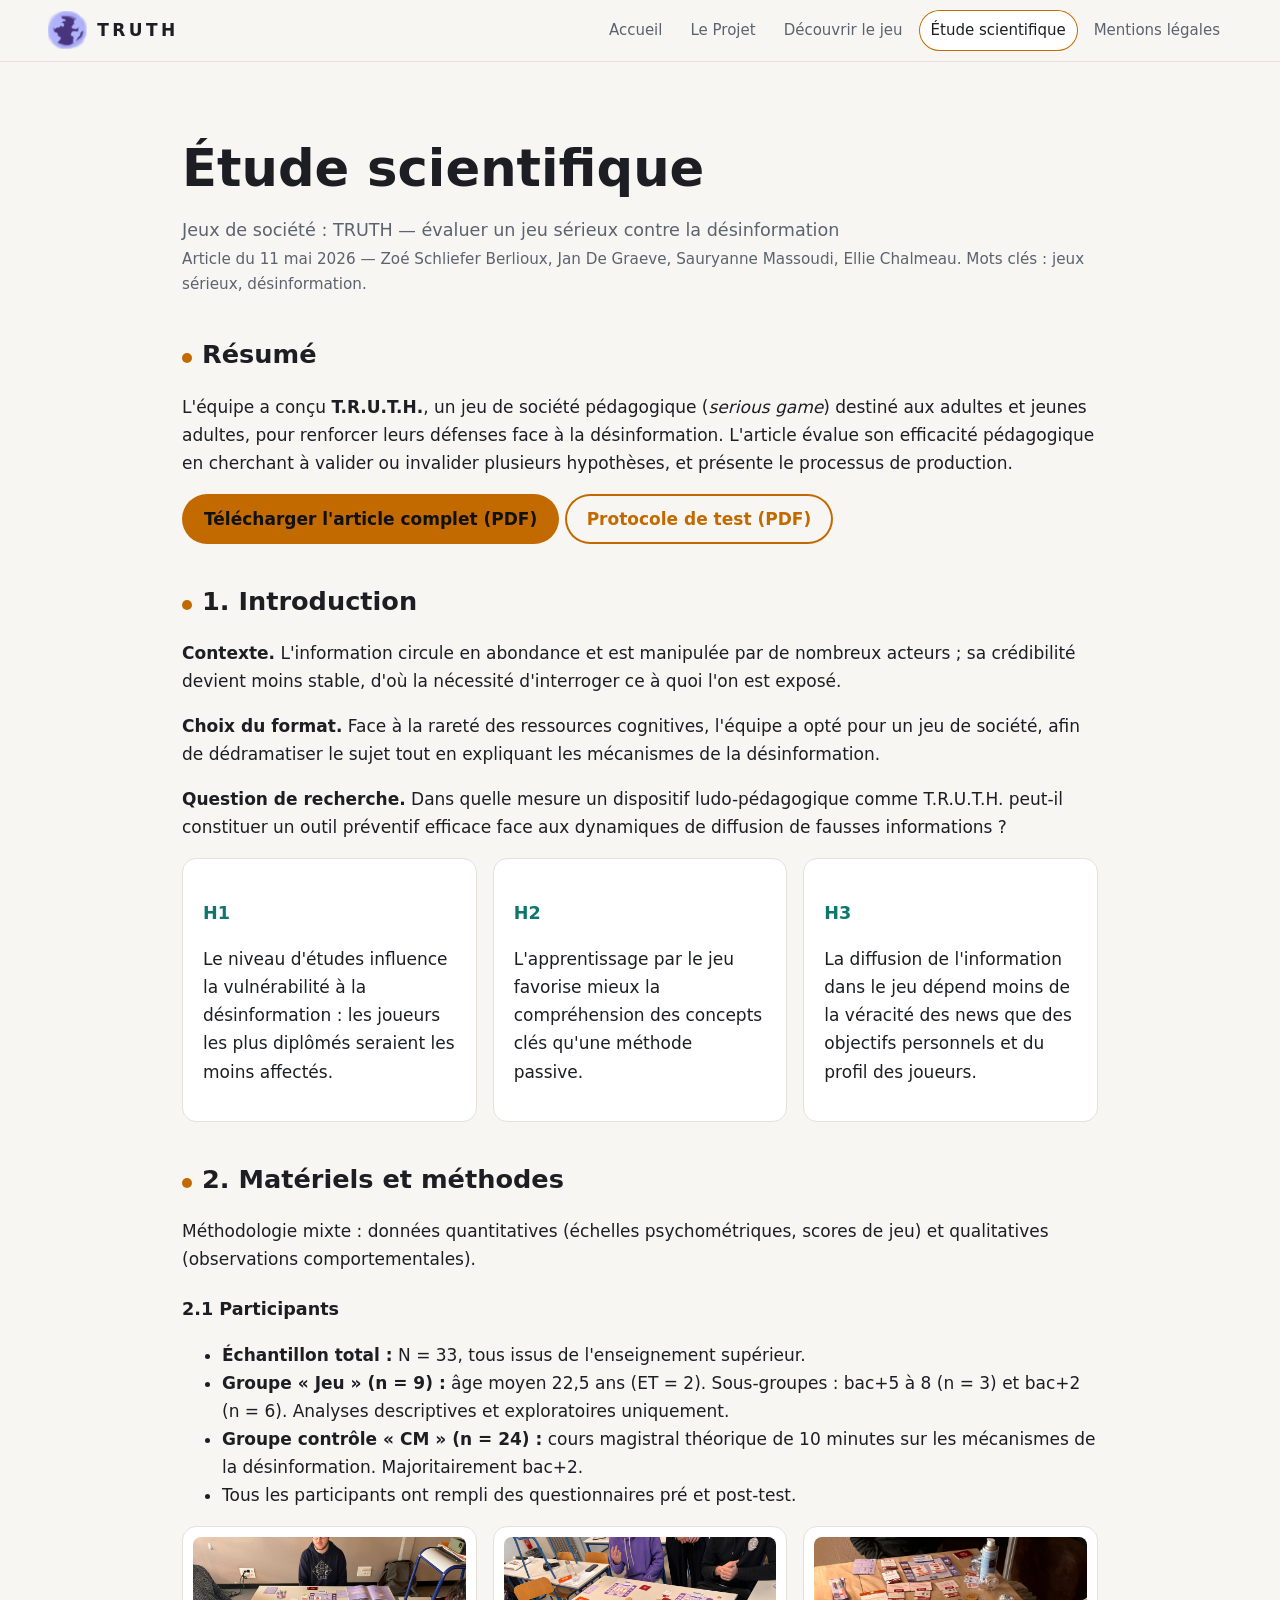
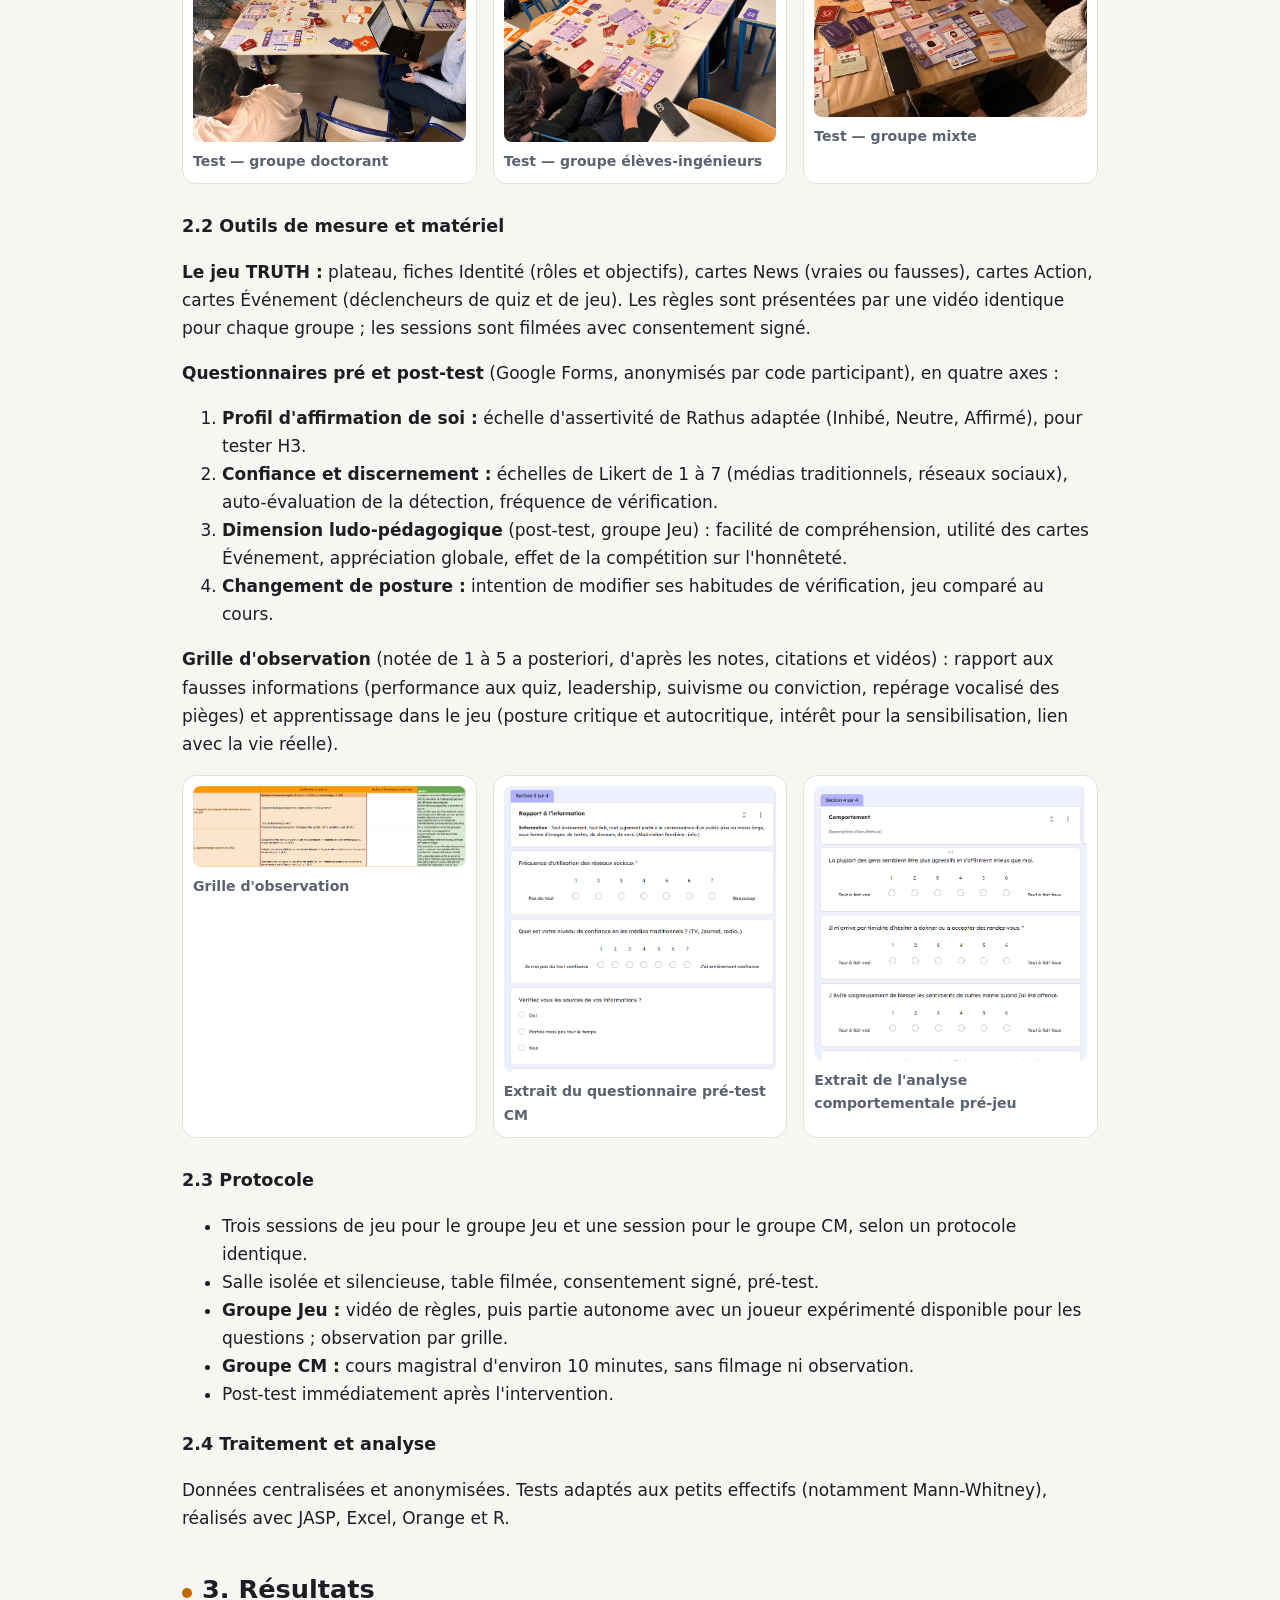
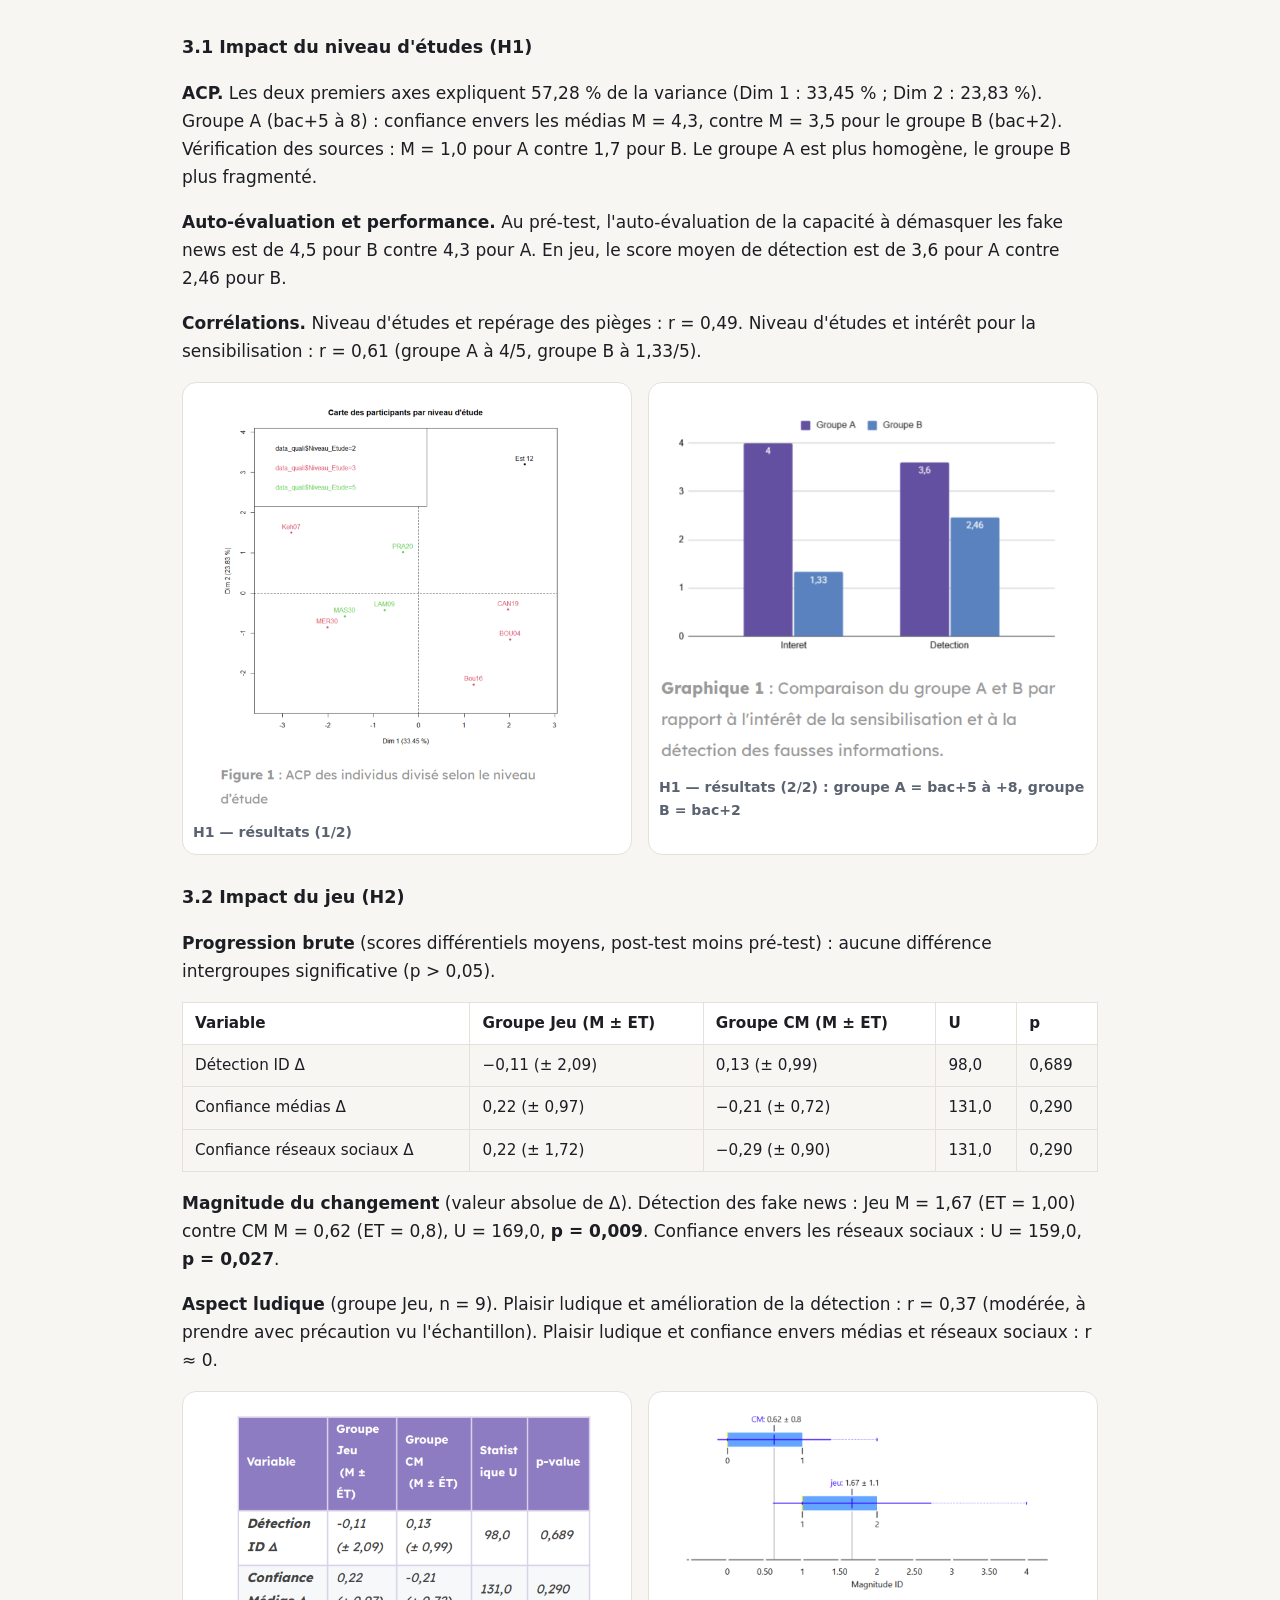
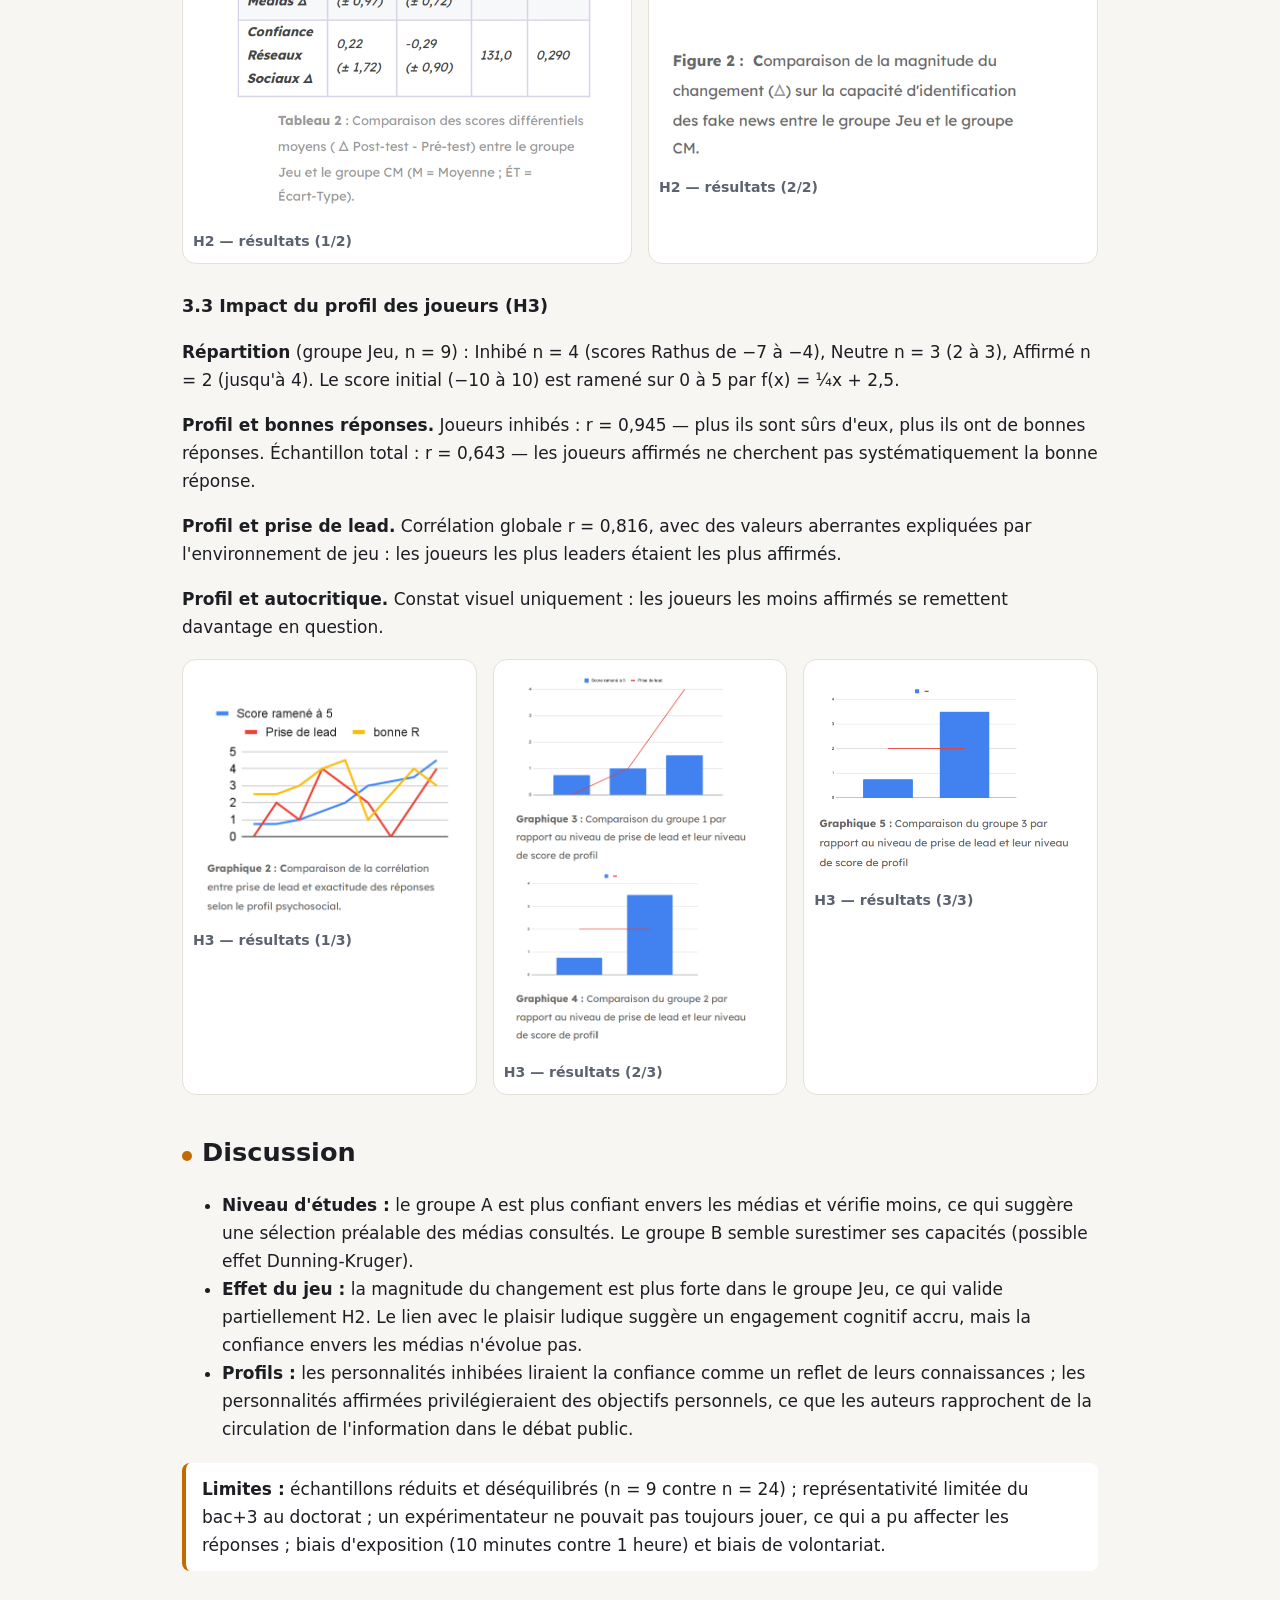
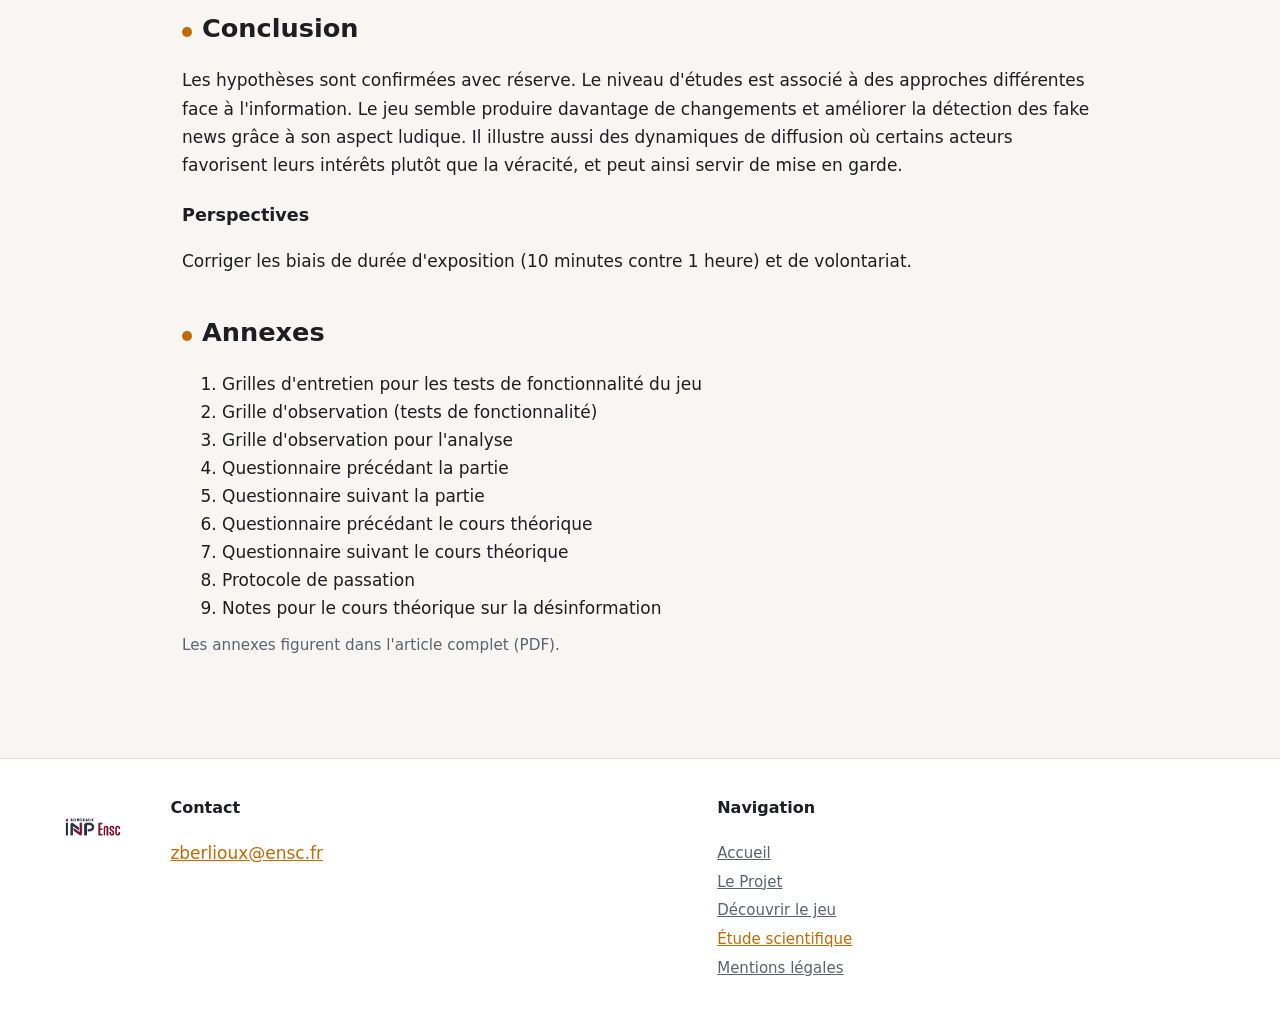
==== commit d9ab6d04: "Add files via upload" ====
--- a/etude-scientifique.html
+++ b/etude-scientifique.html
@@ -12,7 +12,7 @@
 <header class="site-header">
   <a class="brand" href="index.html"><img class="" src="assets/logo.png" data-fallback="https://static.wixstatic.com/media/da4901_5d538d2b466b424b8239852984273c10~mv2.png" alt="Logo TRUTH" loading="lazy"><span>TRUTH</span></a>
   <button class="burger" aria-label="Menu" aria-expanded="false" aria-controls="nav">☰</button>
-  <nav id="nav" aria-label="Navigation principale"><a href="index.html">Accueil</a><a href="le-projet.html">Le Projet</a><a href="regle-du-jeu.html">Découvrir le jeu</a><a href="etude-scientifique.html" aria-current="page">Étude scientifique</a><a href="plan-vert.html">Plan Vert</a><a href="mentions-legales.html">Mentions légales</a></nav>
+  <nav id="nav" aria-label="Navigation principale"><a href="index.html">Accueil</a><a href="le-projet.html">Le Projet</a><a href="regle-du-jeu.html">Découvrir le jeu</a><a href="etude-scientifique.html" aria-current="page">Étude scientifique</a><a href="mentions-legales.html">Mentions légales</a></nav>
 </header>
 
 <main id="main">
@@ -146,11 +146,11 @@
   <div><img class="" src="assets/logo-pied.png" data-fallback="https://static.wixstatic.com/media/da4901_9cbdce36f55e4c5288f49362bb396e1c~mv2.png" alt="Logo TRUTH" loading="lazy"></div>
   <div>
     <h2>Contact</h2>
-    <p><a href="mailto:smassoudi@ensc.fr">smassoudi@ensc.fr</a><br>109 Avenue Roul, 33400 Talence</p>
+    <p><a href="mailto:zberlioux@ensc.fr">zberlioux@ensc.fr</a></p>
   </div>
   <div>
     <h2>Navigation</h2>
-    <p class="foot-links"><a href="index.html">Accueil</a><a href="le-projet.html">Le Projet</a><a href="regle-du-jeu.html">Découvrir le jeu</a><a href="etude-scientifique.html" aria-current="page">Étude scientifique</a><a href="plan-vert.html">Plan Vert</a><a href="mentions-legales.html">Mentions légales</a></p>
+    <p class="foot-links"><a href="index.html">Accueil</a><a href="le-projet.html">Le Projet</a><a href="regle-du-jeu.html">Découvrir le jeu</a><a href="etude-scientifique.html" aria-current="page">Étude scientifique</a><a href="mentions-legales.html">Mentions légales</a></p>
   </div>
 </footer>
 <script src="script.js"></script>
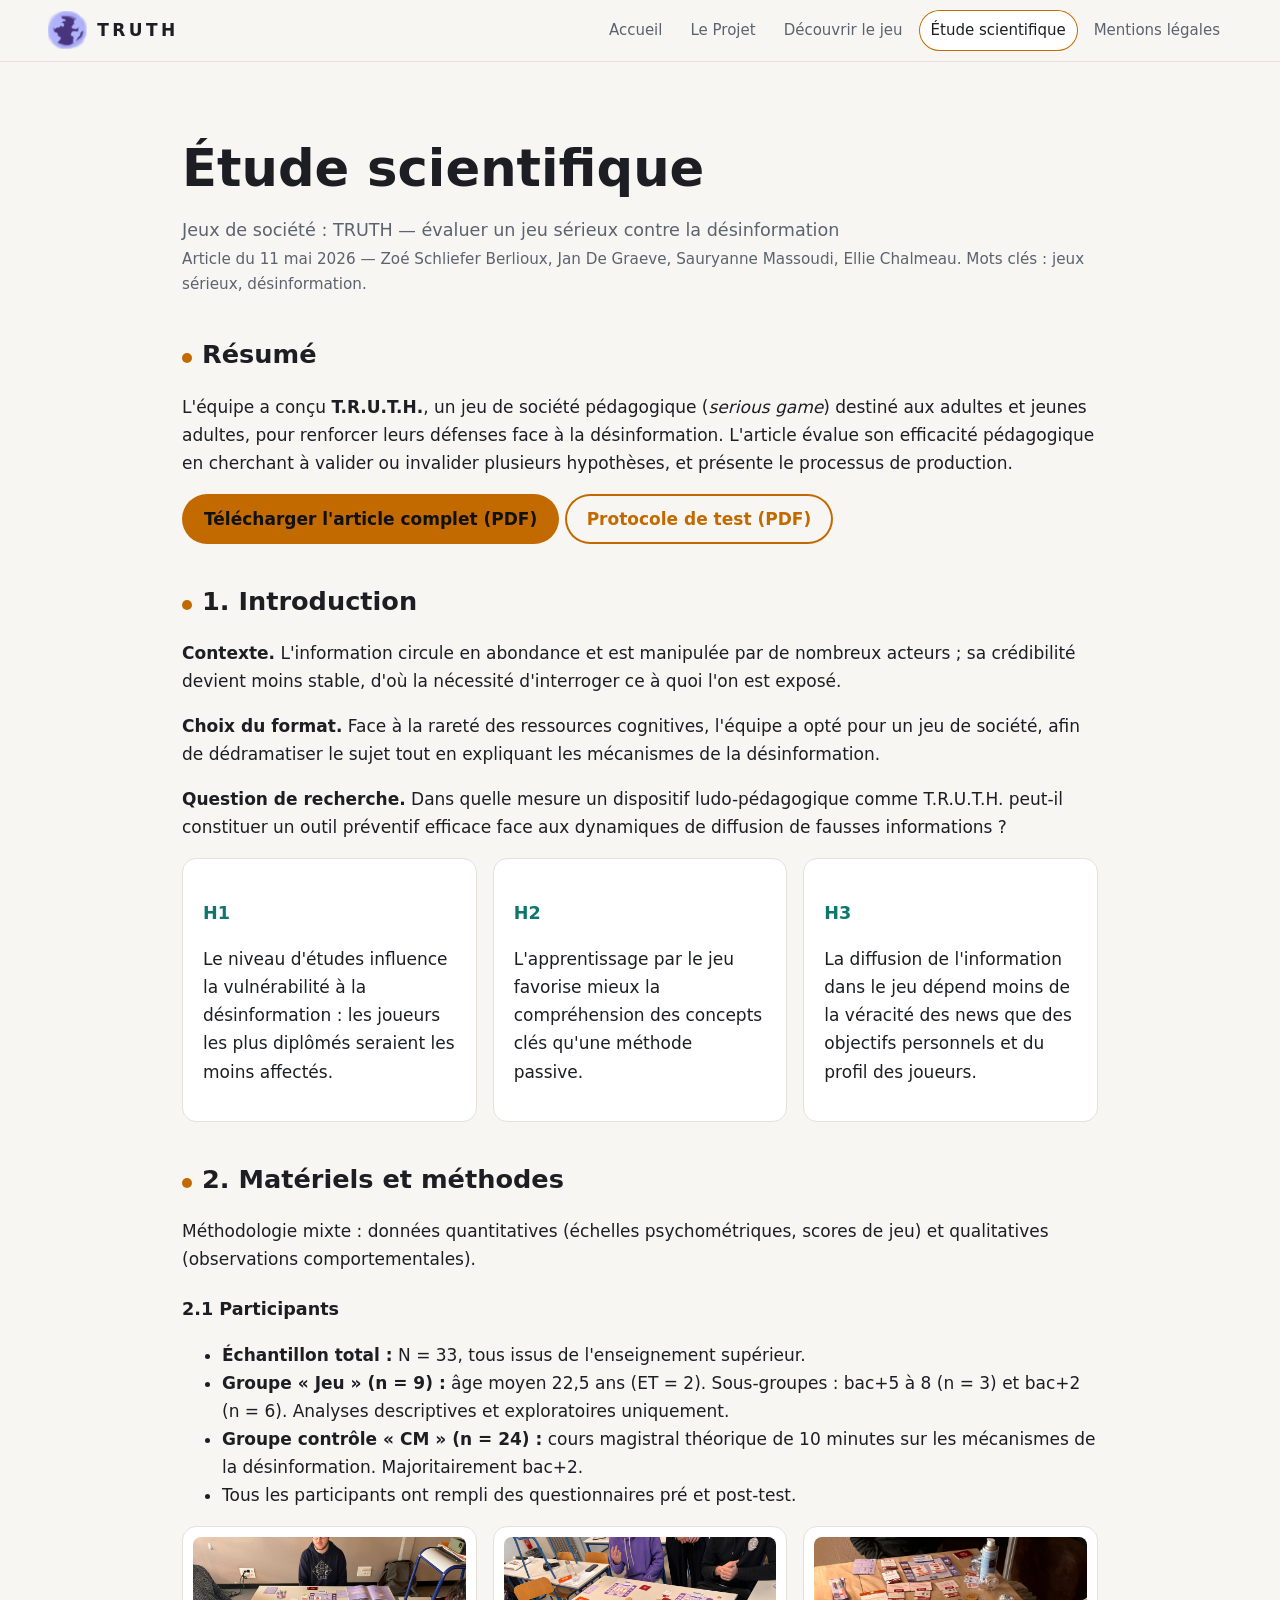
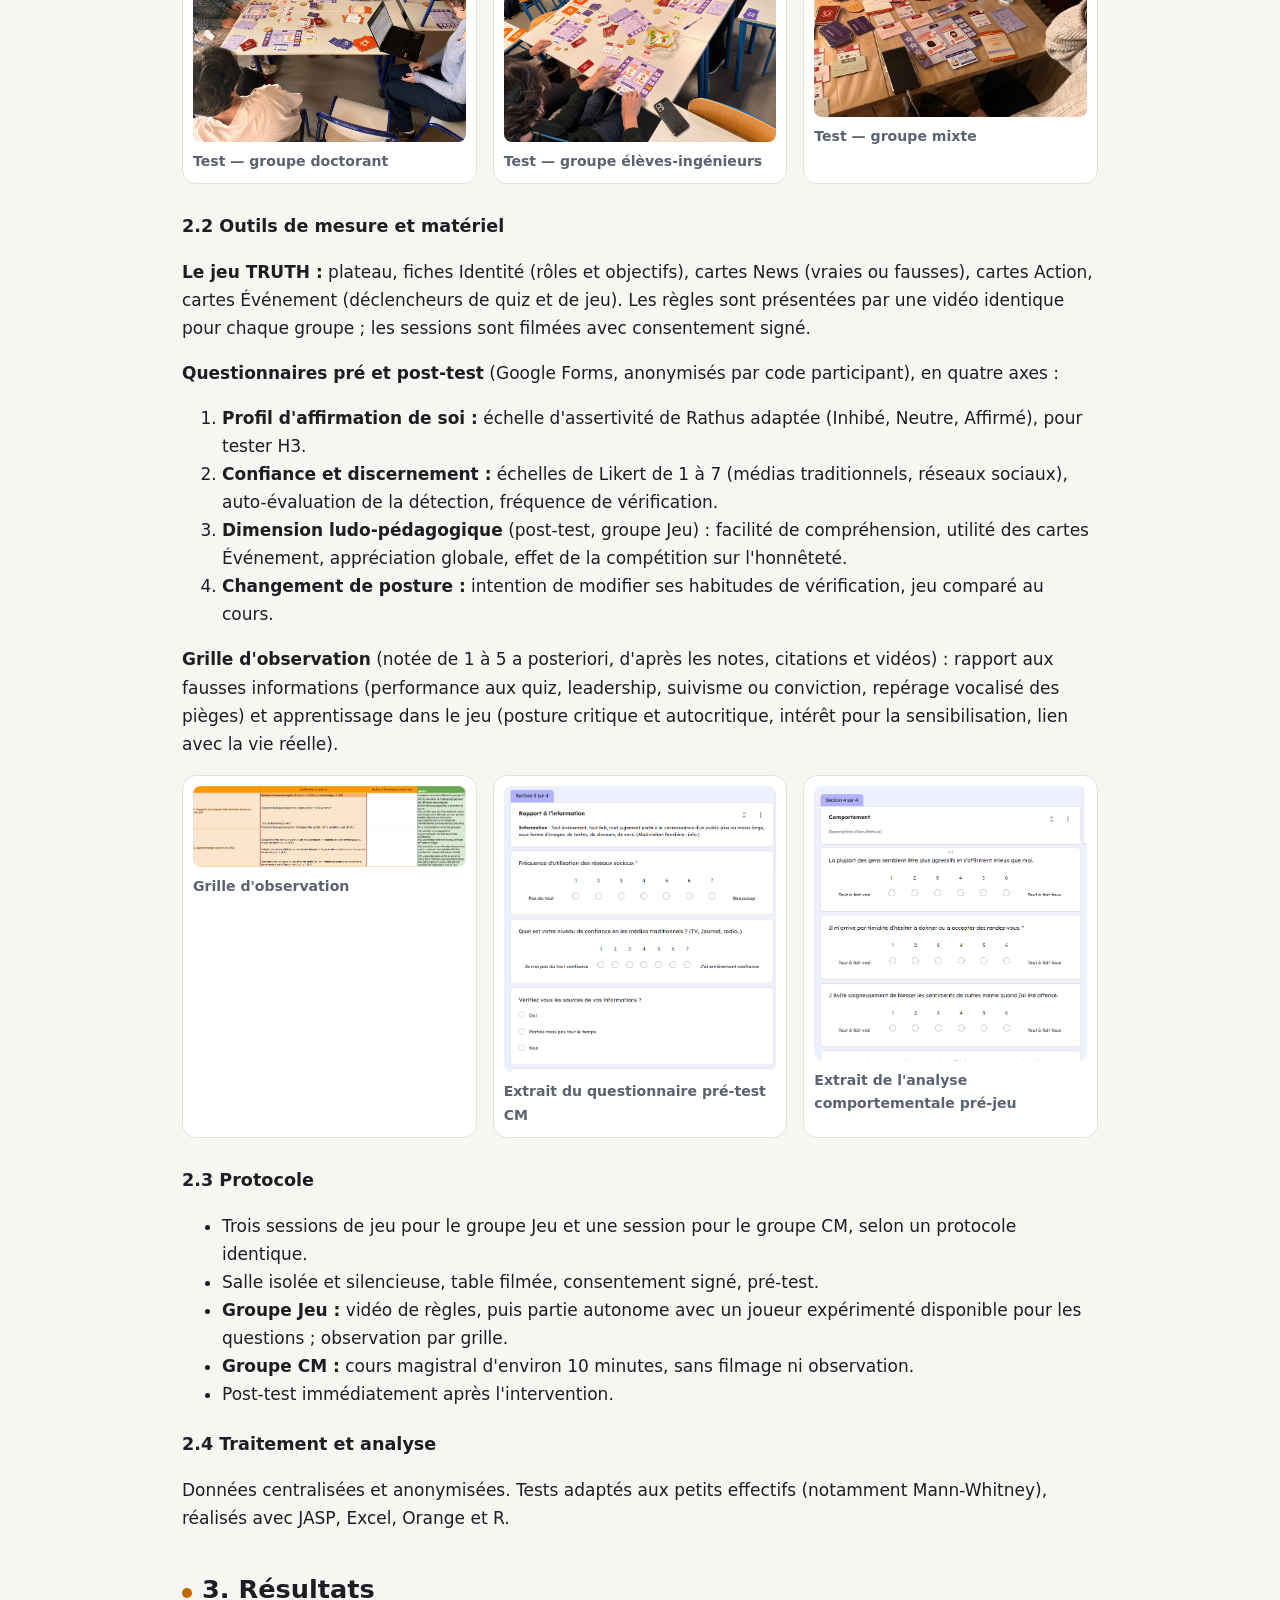
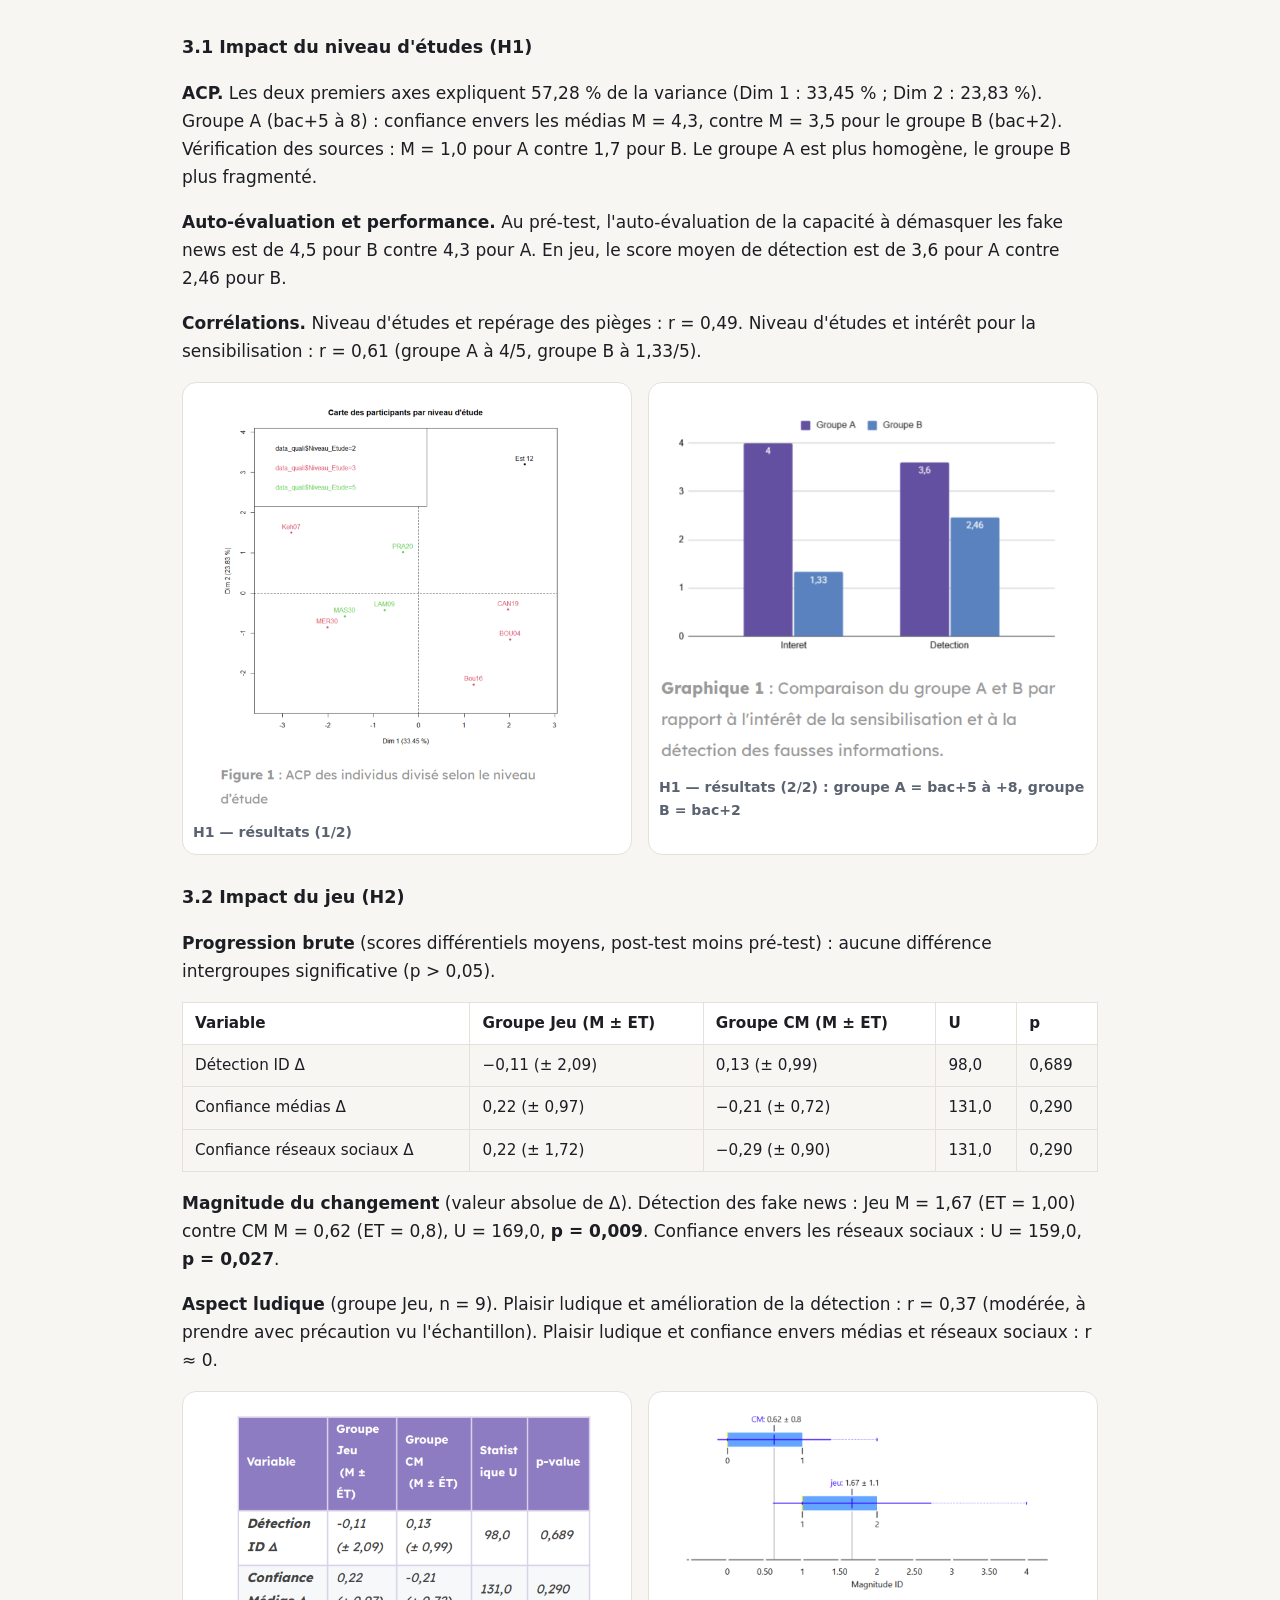
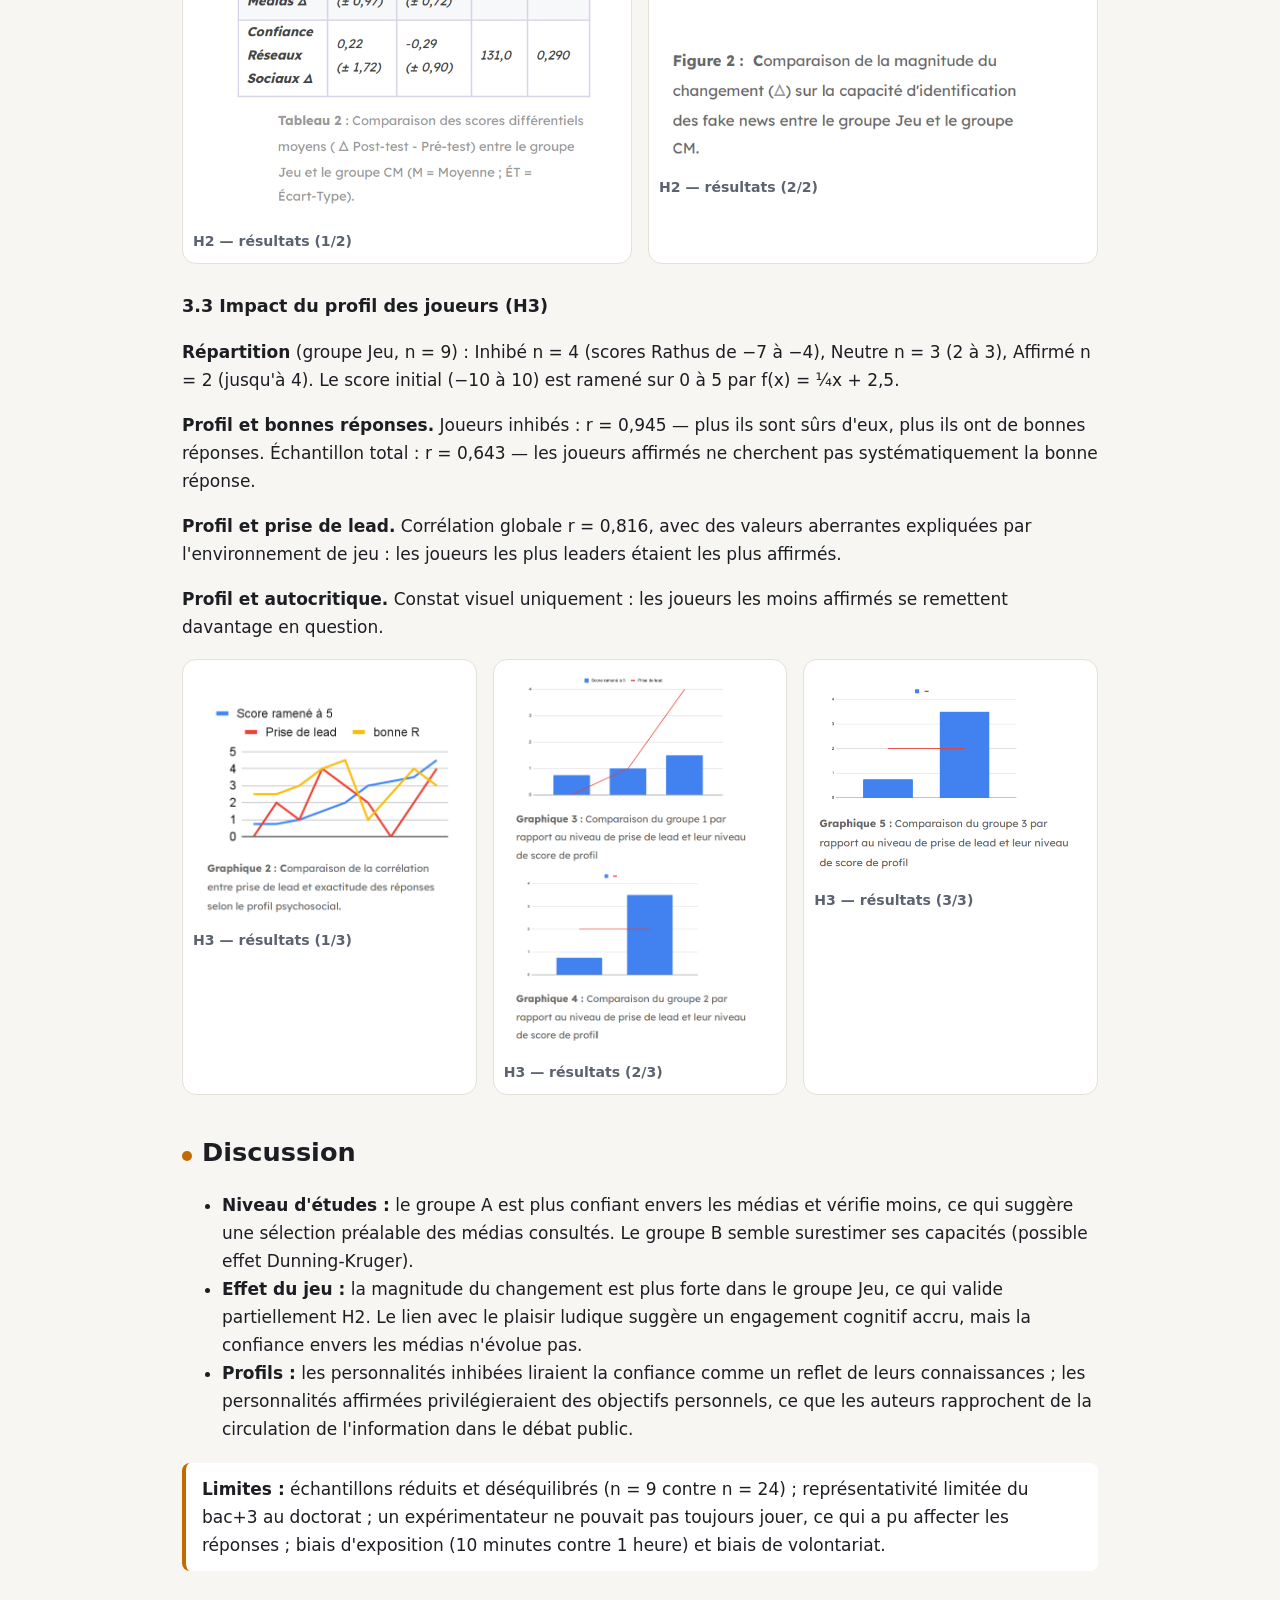
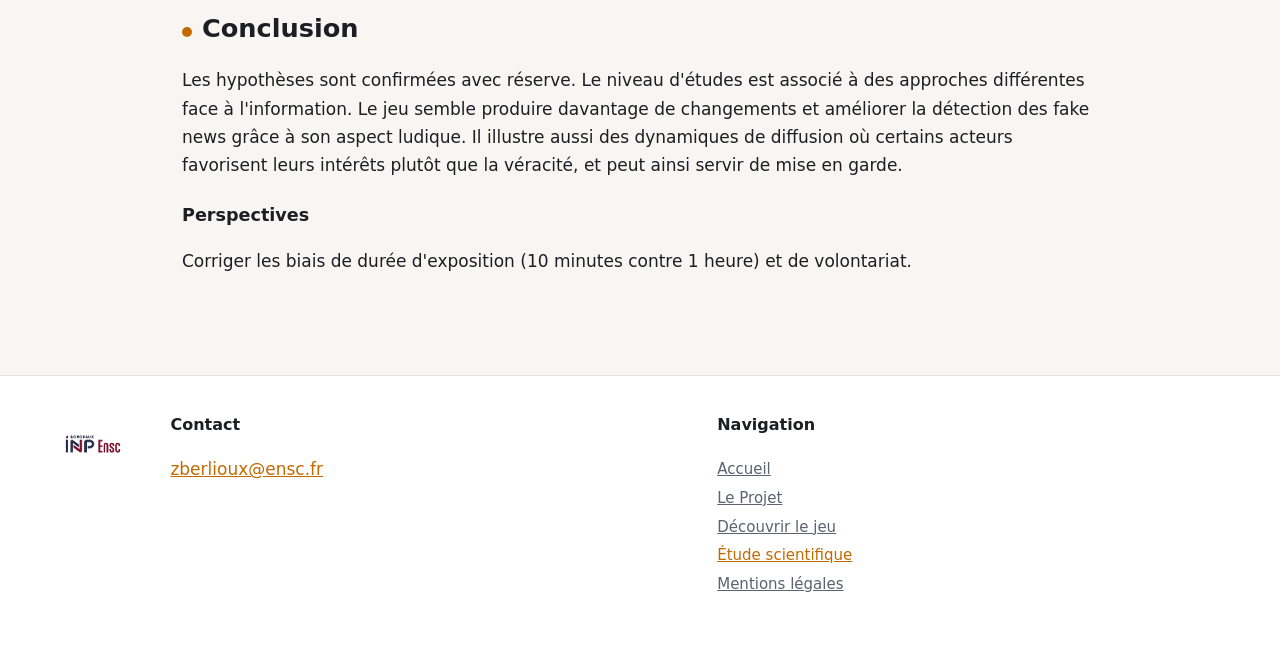
==== commit 81ea5efe: "Update etude-scientifique.html" ====
--- a/etude-scientifique.html
+++ b/etude-scientifique.html
@@ -134,12 +134,7 @@
 <h3>Perspectives</h3>
 <p>Corriger les biais de durée d'exposition (10 minutes contre 1 heure) et de volontariat.</p></section>
 
-<section class="block"><h2>Annexes</h2>
-<ol><li>Grilles d'entretien pour les tests de fonctionnalité du jeu</li><li>Grille d'observation (tests de fonctionnalité)</li>
-<li>Grille d'observation pour l'analyse</li><li>Questionnaire précédant la partie</li><li>Questionnaire suivant la partie</li>
-<li>Questionnaire précédant le cours théorique</li><li>Questionnaire suivant le cours théorique</li>
-<li>Protocole de passation</li><li>Notes pour le cours théorique sur la désinformation</li></ol>
-<p class="muted">Les annexes figurent dans l'article complet (PDF).</p></section>
+
 
 </main>
 <footer class="site-footer">
